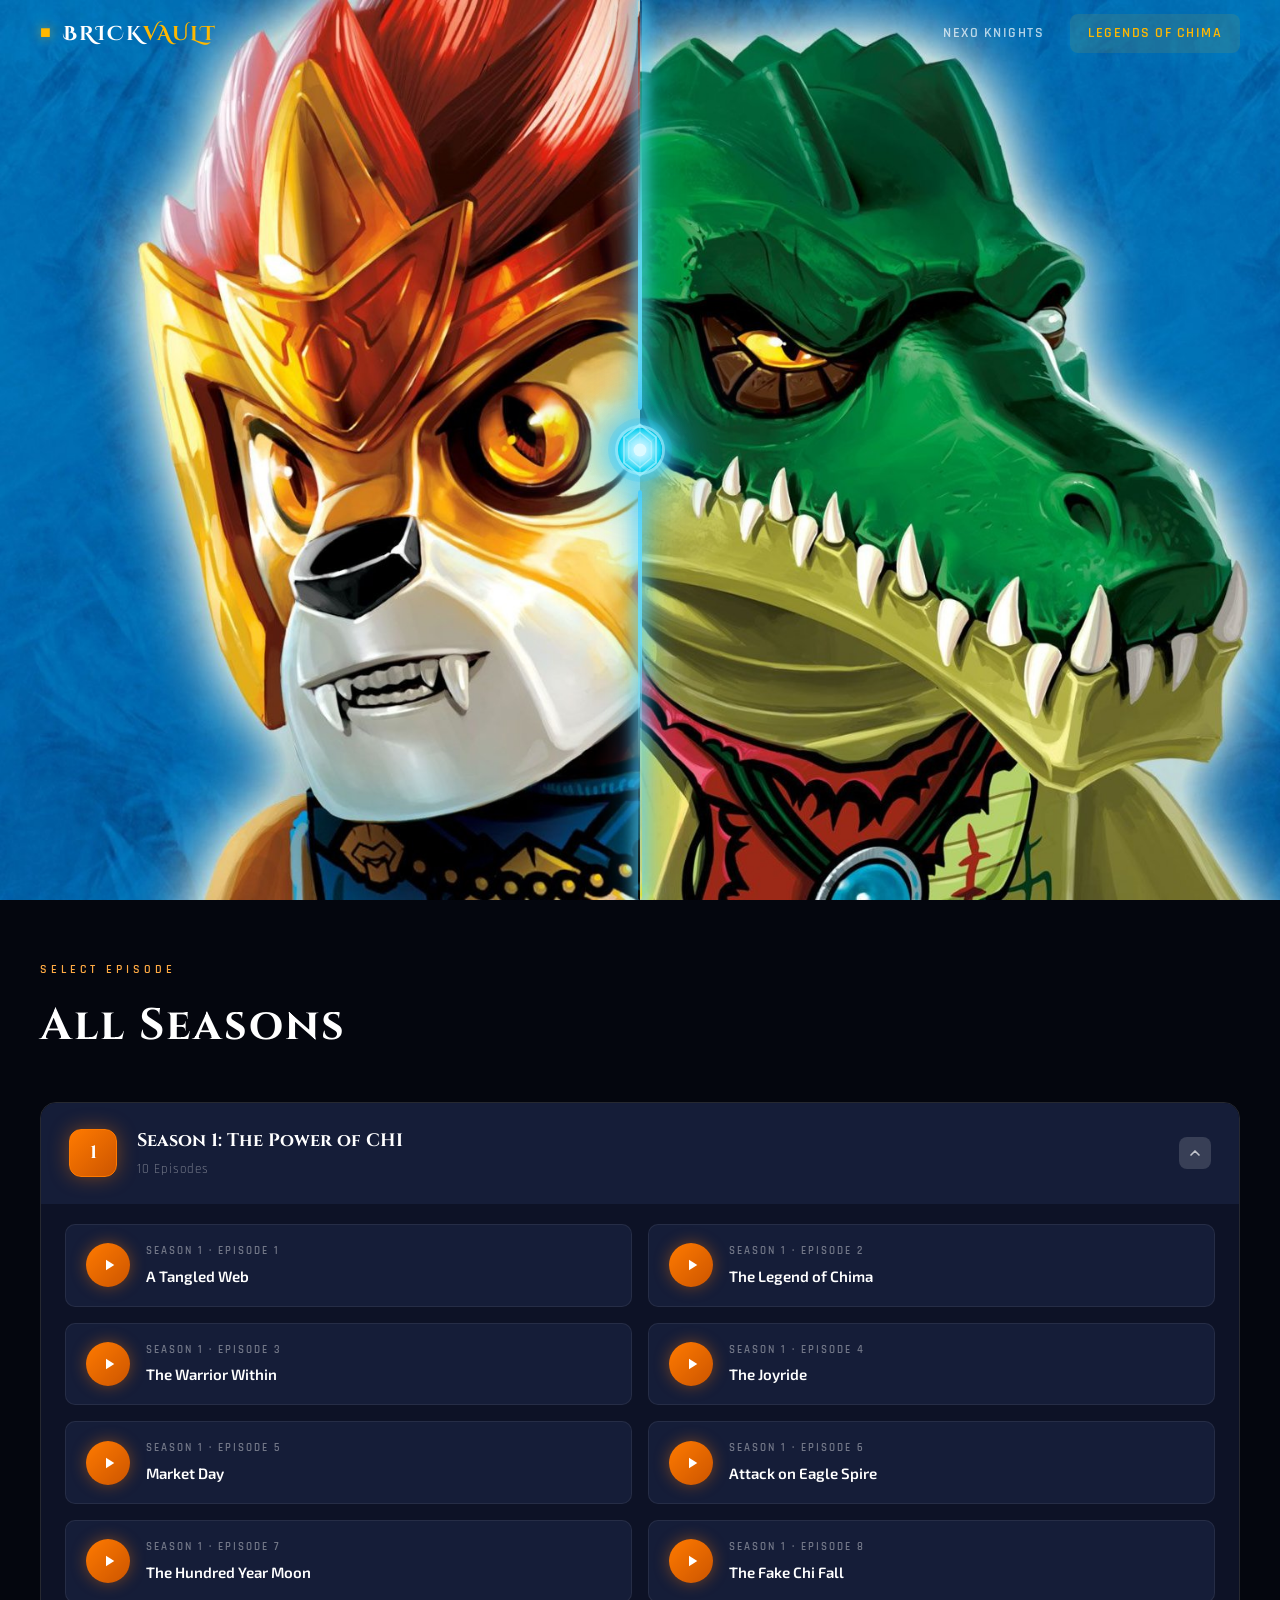
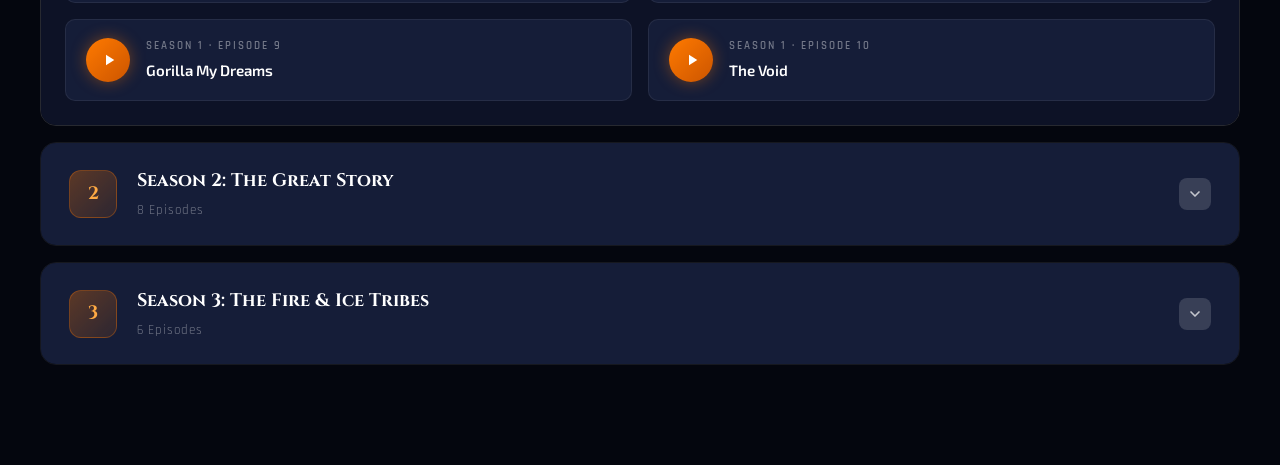
==== chima.html @ e8b8355c "Add files via upload" ====
<!DOCTYPE html>
<html lang="en">
<head>
  <meta charset="UTF-8" />
  <meta name="viewport" content="width=device-width, initial-scale=1.0" />
  <title>Legends of Chima — BrickForge</title>
  <link rel="stylesheet" href="styles/global.css" />
  <link rel="preconnect" href="https://fonts.googleapis.com" />
  <link href="https://fonts.googleapis.com/css2?family=Cinzel+Decorative:wght@700;900&family=Cinzel:wght@400;600;700&family=Rajdhani:wght@400;500;600;700&family=Exo+2:wght@300;400;600;700;900&display=swap" rel="stylesheet" />
</head>
<body class="chima-page">

  <!-- NAV -->
  <nav class="nav" id="nav">
    <a href="index.html" class="nav-logo">
      <span class="logo-brick">&#9632;</span>
      <span class="logo-text">BRICK<span class="logo-accent">VAULT</span></span>
    </a>
    <div class="nav-links">
      <a href="nexo.html" class="nav-link">Nexo Knights</a>
      <a href="chima.html" class="nav-link active">Legends of Chima</a>
    </div>
    <div class="nav-hamburger" id="hamburger">
      <span></span><span></span><span></span>
    </div>
  </nav>

  <!-- HERO -->
  <section class="chima-hero-split" id="chimaHero">
    <img class="chs-img" src="[data-uri]" alt="Laval and Cragger"/>
    <div class="chs-divider">
      <div class="chs-line chs-line-top"></div>
      <div class="chs-orb-wrap">
        <div class="chs-orb-outer"></div>
        <div class="chs-orb-mid"></div>
        <div class="chs-orb-inner"></div>
        <svg class="chs-orb-svg" viewBox="0 0 40 40" xmlns="http://www.w3.org/2000/svg">
          <polygon points="20,4 30,12 30,28 20,36 10,28 10,12" fill="none" stroke="rgba(160,240,255,0.75)" stroke-width="1.2"/>
          <polygon points="20,9 27,15 27,25 20,31 13,25 13,15" fill="rgba(100,220,255,0.18)" stroke="rgba(210,248,255,0.55)" stroke-width="0.8"/>
          <line x1="20" y1="4"  x2="20" y2="36" stroke="rgba(180,240,255,0.4)" stroke-width="0.7"/>
          <line x1="10" y1="12" x2="30" y2="28" stroke="rgba(180,240,255,0.3)" stroke-width="0.6"/>
          <line x1="30" y1="12" x2="10" y2="28" stroke="rgba(180,240,255,0.3)" stroke-width="0.6"/>
          <circle cx="20" cy="20" r="4" fill="rgba(220,250,255,0.95)"/>
        </svg>
      </div>
      <div class="chs-line chs-line-bot"></div>
    </div>
  </section>

  <style>
    .chima-hero-split {
      position: relative;
      width: 100%;
      height: 100vh;
      min-height: 480px;
      overflow: hidden;
    }
    .chs-img {
      position: absolute;
      top: 0; left: 0;
      width: 100%; height: 100%;
      object-fit: cover;
      object-position: center center;
      display: block;
    }
    /* CHI orb divider — thick & unmissable */
    .chs-divider {
      position: absolute;
      left: 50%; top: 0;
      transform: translateX(-50%);
      width: 80px; height: 100%;
      display: flex; flex-direction: column; align-items: center;
      z-index: 10; pointer-events: none;
    }
    .chs-line {
      flex: 1; width: 4px; border-radius: 2px;
      box-shadow: 0 0 14px 4px rgba(100,220,255,0.7), 0 0 32px 8px rgba(0,180,255,0.4);
    }
    .chs-line-top { background: linear-gradient(to bottom, transparent 0%, rgba(100,220,255,0.9) 60%, rgba(100,220,255,1) 100%); }
    .chs-line-bot { background: linear-gradient(to top,   transparent 0%, rgba(100,220,255,0.9) 60%, rgba(100,220,255,1) 100%); }
    .chs-orb-wrap {
      position: relative; width: 80px; height: 80px;
      flex-shrink: 0; display: flex; align-items: center; justify-content: center;
    }
    .chs-orb-outer {
      position: absolute; inset: -18px; border-radius: 50%;
      background: radial-gradient(circle, rgba(100,220,255,0.25) 0%, transparent 68%);
      animation: chsPulse 2s ease-in-out infinite;
    }
    .chs-orb-mid {
      position: absolute; inset: 8px; border-radius: 50%;
      background: radial-gradient(circle, rgba(200,248,255,0.4) 0%, rgba(0,180,240,0.25) 55%, transparent 100%);
      animation: chsPulse 2s ease-in-out infinite 0.35s;
    }
    .chs-orb-inner {
      position: absolute; inset: 18px; border-radius: 50%;
      background: radial-gradient(circle, #ffffff 0%, #a0f0ff 35%, #00ccee 70%, #0088bb 100%);
      box-shadow:
        0 0 0 3px rgba(160,240,255,0.6),
        0 0 20px 6px rgba(100,220,255,0.9),
        0 0 50px 16px rgba(0,180,255,0.55),
        0 0 90px 30px rgba(0,140,220,0.3);
      animation: chsOrbPulse 2s ease-in-out infinite;
    }
    .chs-orb-svg {
      position: absolute; width: 64px; height: 64px;
      animation: chsSpin 8s linear infinite;
    }
    @keyframes chsPulse    { 0%,100%{opacity:0.55;transform:scale(1)} 50%{opacity:1;transform:scale(1.14)} }
    @keyframes chsOrbPulse {
      0%,100%{ box-shadow: 0 0 0 3px rgba(160,240,255,0.6), 0 0 20px 6px rgba(100,220,255,0.9), 0 0 50px 16px rgba(0,180,255,0.55), 0 0 90px 30px rgba(0,140,220,0.3); }
      50%    { box-shadow: 0 0 0 4px rgba(200,250,255,0.9), 0 0 32px 10px rgba(160,245,255,1),   0 0 70px 24px rgba(0,210,255,0.7),  0 0 120px 44px rgba(0,170,240,0.4); }
    }
    @keyframes chsSpin     { from{transform:rotate(0deg)} to{transform:rotate(360deg)} }
  </style>

    <!-- CONTENT -->
  <div class="content-area">
    <div class="section-header" style="text-align:left; margin-bottom:40px;">
      <p class="section-eyebrow">Select Episode</p>
      <h2 class="section-title">All Seasons</h2>
    </div>

    <div class="chapters-list" id="seasonsList"></div>
  </div>

  <!-- PLAYER MODAL -->
  <div class="player-modal" id="playerModal">
    <div class="player-inner">
      <div class="player-topbar">
        <span class="player-episode-name" id="playerTitle">Episode</span>
        <button class="player-close" id="playerClose" aria-label="Close">
          <svg width="16" height="16" viewBox="0 0 24 24" fill="none" stroke="currentColor" stroke-width="2.5" stroke-linecap="round"><line x1="18" y1="6" x2="6" y2="18"/><line x1="6" y1="6" x2="18" y2="18"/></svg>
        </button>
      </div>
      <div class="player-frame-wrap">
        <iframe id="playerFrame" allow="autoplay; fullscreen" allowfullscreen></iframe>
      </div>
      <p class="player-notice">If the video doesn't load, make sure the Google Drive file is shared publicly.</p>
    </div>
  </div>

  <script src="scripts/nav.js"></script>
  <script>
    // =============================================
    // LEGENDS OF CHIMA DATA
    // Add your seasons and episodes below.
    // Replace driveId values with your actual
    // Google Drive file IDs.
    // Format: https://drive.google.com/file/d/FILE_ID/view
    // =============================================
    const seasons = [
      {
        number: 1,
        title: "The Power of CHI",
        episodes: [
          { ep: 1, title: "A Tangled Web", driveId: "YOUR_DRIVE_FILE_ID_HERE" },
          { ep: 2, title: "The Legend of Chima", driveId: "YOUR_DRIVE_FILE_ID_HERE" },
          { ep: 3, title: "The Warrior Within", driveId: "YOUR_DRIVE_FILE_ID_HERE" },
          { ep: 4, title: "The Joyride", driveId: "YOUR_DRIVE_FILE_ID_HERE" },
          { ep: 5, title: "Market Day", driveId: "YOUR_DRIVE_FILE_ID_HERE" },
          { ep: 6, title: "Attack on Eagle Spire", driveId: "YOUR_DRIVE_FILE_ID_HERE" },
          { ep: 7, title: "The Hundred Year Moon", driveId: "YOUR_DRIVE_FILE_ID_HERE" },
          { ep: 8, title: "The Fake Chi Fall", driveId: "YOUR_DRIVE_FILE_ID_HERE" },
          { ep: 9, title: "Gorilla My Dreams", driveId: "YOUR_DRIVE_FILE_ID_HERE" },
          { ep: 10, title: "The Void", driveId: "YOUR_DRIVE_FILE_ID_HERE" },
        ]
      },
      {
        number: 2,
        title: "The Great Story",
        episodes: [
          { ep: 1, title: "Into the Outlands", driveId: "YOUR_DRIVE_FILE_ID_HERE" },
          { ep: 2, title: "A Tangled Web", driveId: "YOUR_DRIVE_FILE_ID_HERE" },
          { ep: 3, title: "The CHI Jackers", driveId: "YOUR_DRIVE_FILE_ID_HERE" },
          { ep: 4, title: "Tribes of Chima", driveId: "YOUR_DRIVE_FILE_ID_HERE" },
          { ep: 5, title: "Laval in Exile", driveId: "YOUR_DRIVE_FILE_ID_HERE" },
          { ep: 6, title: "The Black Cloud", driveId: "YOUR_DRIVE_FILE_ID_HERE" },
          { ep: 7, title: "Balancing Act", driveId: "YOUR_DRIVE_FILE_ID_HERE" },
          { ep: 8, title: "The Crescent", driveId: "YOUR_DRIVE_FILE_ID_HERE" },
        ]
      },
      {
        number: 3,
        title: "The Fire & Ice Tribes",
        episodes: [
          { ep: 1, title: "Fire Dreaming", driveId: "YOUR_DRIVE_FILE_ID_HERE" },
          { ep: 2, title: "The Legend of the Fire Chi", driveId: "YOUR_DRIVE_FILE_ID_HERE" },
          { ep: 3, title: "The Phoenix Has Landed", driveId: "YOUR_DRIVE_FILE_ID_HERE" },
          { ep: 4, title: "A Spark of Hope", driveId: "YOUR_DRIVE_FILE_ID_HERE" },
          { ep: 5, title: "Wings of Fire", driveId: "YOUR_DRIVE_FILE_ID_HERE" },
          { ep: 6, title: "The Heart of Cavora", driveId: "YOUR_DRIVE_FILE_ID_HERE" },
        ]
      }
    ];

    // =============================================
    // BUILD UI
    // =============================================
    const list = document.getElementById('seasonsList');

    seasons.forEach((season, idx) => {
      const block = document.createElement('div');
      block.className = 'chapter-block' + (idx === 0 ? ' open' : '');
      block.innerHTML = `
        <div class="chapter-header">
          <div class="chapter-header-left">
            <div class="chapter-number-badge">${season.number}</div>
            <div class="chapter-info">
              <h3>Season ${season.number}: ${season.title}</h3>
              <p>${season.episodes.length} Episodes</p>
            </div>
          </div>
          <div class="chapter-chevron">
            <svg width="16" height="16" viewBox="0 0 24 24" fill="none" stroke="currentColor" stroke-width="2.5" stroke-linecap="round" stroke-linejoin="round"><polyline points="6 9 12 15 18 9"/></svg>
          </div>
        </div>
        <div class="chapter-episodes">
          ${season.episodes.map(ep => `
            <div class="episode-card" data-id="${ep.driveId}" data-title="S${season.number} E${ep.ep}: ${ep.title}">
              <div class="episode-play-btn">
                <svg viewBox="0 0 24 24"><path d="M8 5v14l11-7z"/></svg>
              </div>
              <div class="episode-info">
                <div class="episode-label">Season ${season.number} · Episode ${ep.ep}</div>
                <div class="episode-title">${ep.title}</div>
              </div>
            </div>
          `).join('')}
        </div>
      `;
      list.appendChild(block);
    });

    // =============================================
    // ACCORDION
    // =============================================
    document.querySelectorAll('.chapter-header').forEach(header => {
      header.addEventListener('click', () => {
        const block = header.closest('.chapter-block');
        const isOpen = block.classList.contains('open');
        document.querySelectorAll('.chapter-block').forEach(b => b.classList.remove('open'));
        if (!isOpen) block.classList.add('open');
      });
    });

    // =============================================
    // PLAYER
    // =============================================
    const modal = document.getElementById('playerModal');
    const frame = document.getElementById('playerFrame');
    const titleEl = document.getElementById('playerTitle');
    const closeBtn = document.getElementById('playerClose');

    function openPlayer(driveId, title) {
      const embedUrl = `https://drive.google.com/file/d/${driveId}/preview`;
      frame.src = embedUrl;
      titleEl.textContent = title;
      modal.classList.add('open');
      document.body.style.overflow = 'hidden';
    }

    function closePlayer() {
      modal.classList.remove('open');
      frame.src = '';
      document.body.style.overflow = '';
    }

    document.querySelectorAll('.episode-card').forEach(card => {
      card.addEventListener('click', () => {
        const id = card.dataset.id;
        const title = card.dataset.title;
        if (id === 'YOUR_DRIVE_FILE_ID_HERE') {
          alert('Video not linked yet. Replace YOUR_DRIVE_FILE_ID_HERE in chima.html with your Google Drive file ID.');
          return;
        }
        openPlayer(id, title);
      });
    });

    closeBtn.addEventListener('click', closePlayer);
    modal.addEventListener('click', (e) => { if (e.target === modal) closePlayer(); });
    document.addEventListener('keydown', (e) => { if (e.key === 'Escape') closePlayer(); });
  </script>

  

  

</body>
</html>
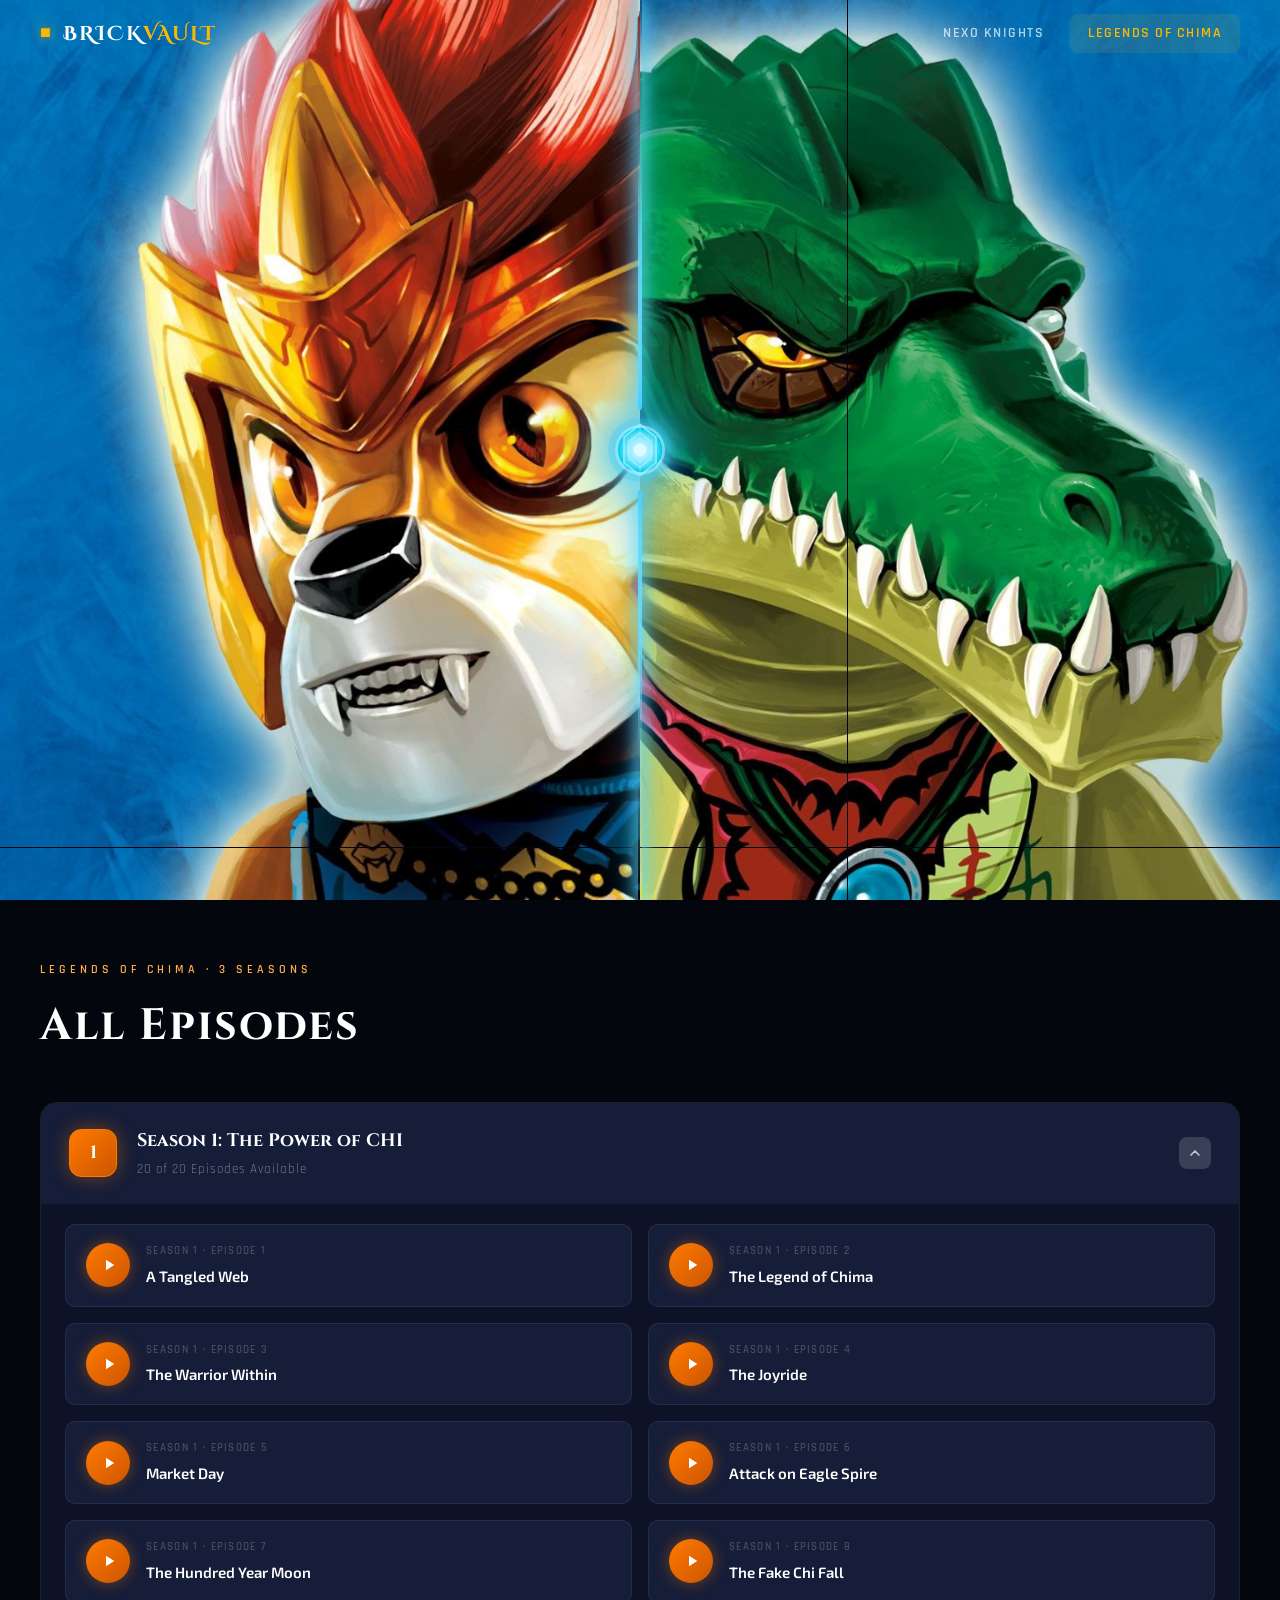
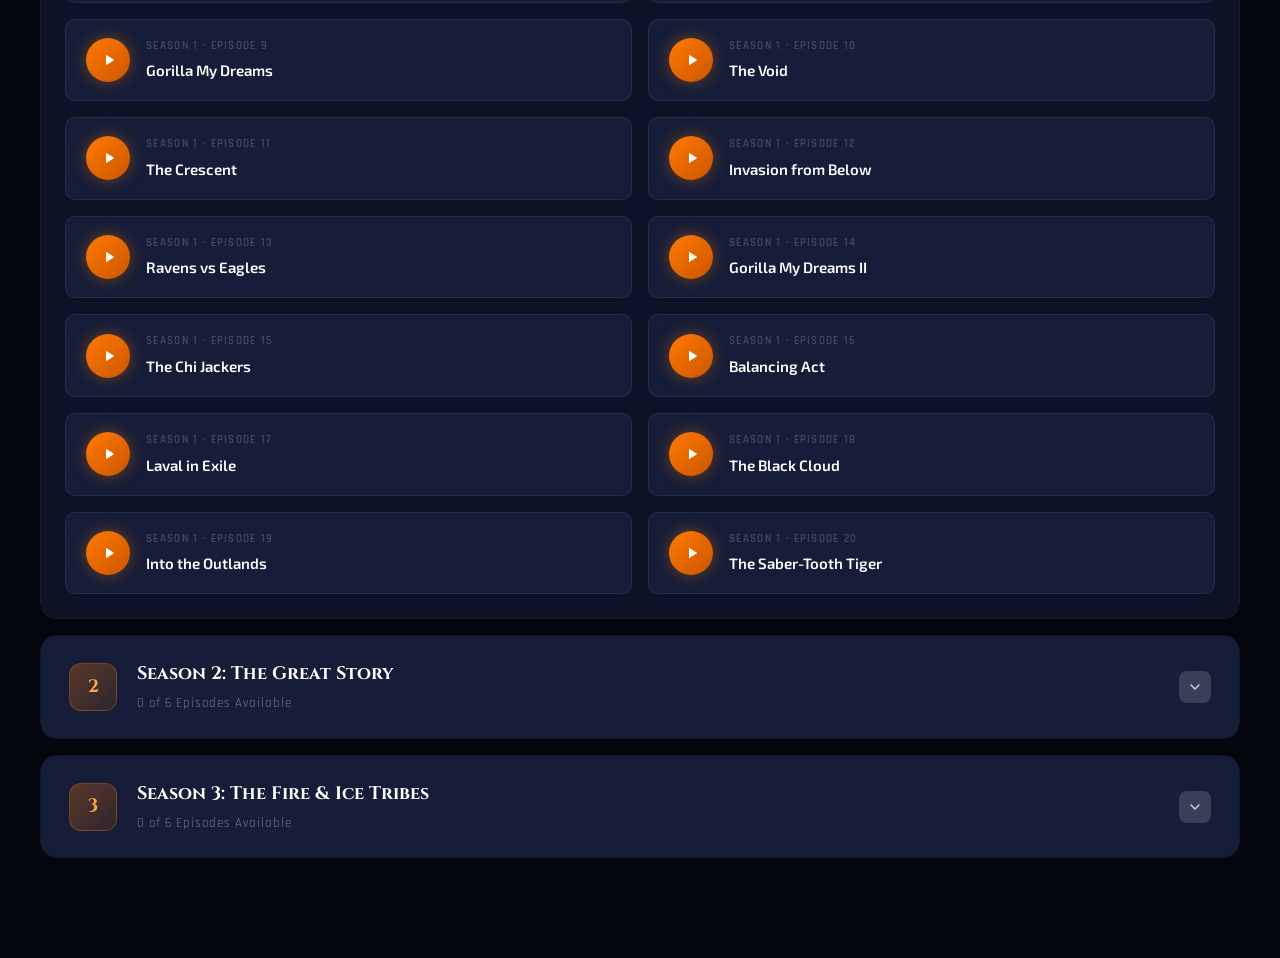
==== commit a95c3891: "Add files via upload" ====
--- a/chima.html
+++ b/chima.html
@@ -117,8 +117,8 @@
     <!-- CONTENT -->
   <div class="content-area">
     <div class="section-header" style="text-align:left; margin-bottom:40px;">
-      <p class="section-eyebrow">Select Episode</p>
-      <h2 class="section-title">All Seasons</h2>
+      <p class="section-eyebrow">Legends of Chima · 3 Seasons</p>
+      <h2 class="section-title">All Episodes</h2>
     </div>
 
     <div class="chapters-list" id="seasonsList"></div>
@@ -142,81 +142,75 @@
 
   <script src="scripts/nav.js"></script>
   <script>
-    // =============================================
-    // LEGENDS OF CHIMA DATA
-    // Add your seasons and episodes below.
-    // Replace driveId values with your actual
-    // Google Drive file IDs.
-    // Format: https://drive.google.com/file/d/FILE_ID/view
-    // =============================================
+    const COMING_SOON_FOLDER = "https://drive.google.com/drive/folders/1KjkepF74yL11zLR1XCc-2WvOJMWMpXJX";
+
     const seasons = [
       {
         number: 1,
         title: "The Power of CHI",
         episodes: [
-          { ep: 1, title: "A Tangled Web", driveId: "YOUR_DRIVE_FILE_ID_HERE" },
-          { ep: 2, title: "The Legend of Chima", driveId: "YOUR_DRIVE_FILE_ID_HERE" },
-          { ep: 3, title: "The Warrior Within", driveId: "YOUR_DRIVE_FILE_ID_HERE" },
-          { ep: 4, title: "The Joyride", driveId: "YOUR_DRIVE_FILE_ID_HERE" },
-          { ep: 5, title: "Market Day", driveId: "YOUR_DRIVE_FILE_ID_HERE" },
-          { ep: 6, title: "Attack on Eagle Spire", driveId: "YOUR_DRIVE_FILE_ID_HERE" },
-          { ep: 7, title: "The Hundred Year Moon", driveId: "YOUR_DRIVE_FILE_ID_HERE" },
-          { ep: 8, title: "The Fake Chi Fall", driveId: "YOUR_DRIVE_FILE_ID_HERE" },
-          { ep: 9, title: "Gorilla My Dreams", driveId: "YOUR_DRIVE_FILE_ID_HERE" },
-          { ep: 10, title: "The Void", driveId: "YOUR_DRIVE_FILE_ID_HERE" },
+          { ep: 1,  title: "A Tangled Web",          driveId: "1MlzeZx-08vZvH1HXDoZes0y9BCO8DhIJ" },
+          { ep: 2,  title: "The Legend of Chima",     driveId: "1dYM-ir0iKvCHRhRoGD82LcdgsbA0UWF3" },
+          { ep: 3,  title: "The Warrior Within",      driveId: "13yq0ULyCD_TyLN_XXSRER-3dDrOulE5C" },
+          { ep: 4,  title: "The Joyride",             driveId: "1UOD4OiGuSIm0WuuZ6SDeLyHhRMQ4dWaS" },
+          { ep: 5,  title: "Market Day",              driveId: "1szaQmmCO9HIfRc2hYWY0tomEcyyXfdyQ" },
+          { ep: 6,  title: "Attack on Eagle Spire",   driveId: "1ivHY3LZ3-jlEDTUNl28_gkAac7VzIEXB" },
+          { ep: 7,  title: "The Hundred Year Moon",   driveId: "1Bg9Z_3ZKRKvw4Bhc-yYQH6O-DWiBXcis" },
+          { ep: 8,  title: "The Fake Chi Fall",       driveId: "11KazQEt9VoR9kSS1ZxSfMlp6KIyrfcn2" },
+          { ep: 9,  title: "Gorilla My Dreams",       driveId: "1i8jhBFf7QJMOwfyc0Ecv88YeXvMTc0kh" },
+          { ep: 10, title: "The Void",                driveId: "1ACtdivs8CQEIIl-ELFpD54-kIdrLlWaj" },
+          { ep: 11, title: "The Crescent",            driveId: "1l1Wcnkeg0jE4uIvvxStcCyngAsHs7oiI" },
+          { ep: 12, title: "Invasion from Below",     driveId: "1IWMo0_62RT8rStIwMLXhwnouZSWYTPMa" },
+          { ep: 13, title: "Ravens vs Eagles",        driveId: "1riokEU9DJfqsz9Hvy0ZpSGQ6tABeIat1" },
+          { ep: 14, title: "Gorilla My Dreams II",    driveId: "1vnVTXuNDRsb70yZxYwj_JzKpeFMHm3dO" },
+          { ep: 15, title: "The Chi Jackers",         driveId: "1vhHOq9WEolB-Ly6fWXXr4P5KAv68hic8" },
+          { ep: 16, title: "Balancing Act",           driveId: "1jnIiSat_4-7qYbzYS8Z9HC0CPc49_ej9" },
+          { ep: 17, title: "Laval in Exile",          driveId: "1cY2UT0DP3F0qUUqYJWwYVv_ZejGb3UF9" },
+          { ep: 18, title: "The Black Cloud",         driveId: "1laGA1IwaGux9SWAr4npoSApw00i9HvHY" },
+          { ep: 19, title: "Into the Outlands",       driveId: "1-IHPKUHnnXCHc7sJSSsgwF03LXuvEirJ" },
+          { ep: 20, title: "The Saber-Tooth Tiger",   driveId: "1r79m4h-mOdsxtoeUvI8-nahUImuW_W0S" },
         ]
       },
       {
         number: 2,
         title: "The Great Story",
         episodes: [
-          { ep: 1, title: "Into the Outlands", driveId: "YOUR_DRIVE_FILE_ID_HERE" },
-          { ep: 2, title: "A Tangled Web", driveId: "YOUR_DRIVE_FILE_ID_HERE" },
-          { ep: 3, title: "The CHI Jackers", driveId: "YOUR_DRIVE_FILE_ID_HERE" },
-          { ep: 4, title: "Tribes of Chima", driveId: "YOUR_DRIVE_FILE_ID_HERE" },
-          { ep: 5, title: "Laval in Exile", driveId: "YOUR_DRIVE_FILE_ID_HERE" },
-          { ep: 6, title: "The Black Cloud", driveId: "YOUR_DRIVE_FILE_ID_HERE" },
-          { ep: 7, title: "Balancing Act", driveId: "YOUR_DRIVE_FILE_ID_HERE" },
-          { ep: 8, title: "The Crescent", driveId: "YOUR_DRIVE_FILE_ID_HERE" },
+          { ep: 1, title: "Fire Dreaming",              driveId: null },
+          { ep: 2, title: "The Legend of the Fire Chi", driveId: null },
+          { ep: 3, title: "The Phoenix Has Landed",     driveId: null },
+          { ep: 4, title: "A Spark of Hope",            driveId: null },
+          { ep: 5, title: "Wings of Fire",              driveId: null },
+          { ep: 6, title: "The Heart of Cavora",        driveId: null },
         ]
       },
       {
         number: 3,
         title: "The Fire & Ice Tribes",
         episodes: [
-          { ep: 1, title: "Fire Dreaming", driveId: "YOUR_DRIVE_FILE_ID_HERE" },
-          { ep: 2, title: "The Legend of the Fire Chi", driveId: "YOUR_DRIVE_FILE_ID_HERE" },
-          { ep: 3, title: "The Phoenix Has Landed", driveId: "YOUR_DRIVE_FILE_ID_HERE" },
-          { ep: 4, title: "A Spark of Hope", driveId: "YOUR_DRIVE_FILE_ID_HERE" },
-          { ep: 5, title: "Wings of Fire", driveId: "YOUR_DRIVE_FILE_ID_HERE" },
-          { ep: 6, title: "The Heart of Cavora", driveId: "YOUR_DRIVE_FILE_ID_HERE" },
+          { ep: 1, title: "The Call of Cavora",         driveId: null },
+          { ep: 2, title: "Trial by Fire",              driveId: null },
+          { ep: 3, title: "A Spark of Hope",            driveId: null },
+          { ep: 4, title: "Wings of Fire",              driveId: null },
+          { ep: 5, title: "The Heart of Cavora",        driveId: null },
+          { ep: 6, title: "The Ultimate Challenge",     driveId: null },
         ]
       }
     ];
 
-    // =============================================
-    // BUILD UI
-    // =============================================
+    // ── BUILD UI ──
     const list = document.getElementById('seasonsList');
 
     seasons.forEach((season, idx) => {
+      const available = season.episodes.filter(e => e.driveId).length;
+      const total     = season.episodes.length;
+      const allMissing = available === 0;
+
       const block = document.createElement('div');
       block.className = 'chapter-block' + (idx === 0 ? ' open' : '');
-      block.innerHTML = `
-        <div class="chapter-header">
-          <div class="chapter-header-left">
-            <div class="chapter-number-badge">${season.number}</div>
-            <div class="chapter-info">
-              <h3>Season ${season.number}: ${season.title}</h3>
-              <p>${season.episodes.length} Episodes</p>
-            </div>
-          </div>
-          <div class="chapter-chevron">
-            <svg width="16" height="16" viewBox="0 0 24 24" fill="none" stroke="currentColor" stroke-width="2.5" stroke-linecap="round" stroke-linejoin="round"><polyline points="6 9 12 15 18 9"/></svg>
-          </div>
-        </div>
-        <div class="chapter-episodes">
-          ${season.episodes.map(ep => `
+
+      const episodeCards = season.episodes.map(ep => {
+        if (ep.driveId) {
+          return `
             <div class="episode-card" data-id="${ep.driveId}" data-title="S${season.number} E${ep.ep}: ${ep.title}">
               <div class="episode-play-btn">
                 <svg viewBox="0 0 24 24"><path d="M8 5v14l11-7z"/></svg>
@@ -225,16 +219,60 @@
                 <div class="episode-label">Season ${season.number} · Episode ${ep.ep}</div>
                 <div class="episode-title">${ep.title}</div>
               </div>
+            </div>`;
+        } else {
+          return `
+            <div class="episode-card episode-card--soon">
+              <div class="episode-play-btn episode-play-btn--soon">
+                <svg viewBox="0 0 24 24" fill="none" stroke="currentColor" stroke-width="2"><circle cx="12" cy="12" r="10"/><line x1="12" y1="8" x2="12" y2="12"/><line x1="12" y1="16" x2="12.01" y2="16"/></svg>
+              </div>
+              <div class="episode-info">
+                <div class="episode-label">Season ${season.number} · Episode ${ep.ep}</div>
+                <div class="episode-title">${ep.title}</div>
+                <div class="episode-coming-soon">Coming soon</div>
+              </div>
+            </div>`;
+        }
+      }).join('');
+
+      const comingSoonBanner = allMissing ? `
+        <div class="season-coming-banner">
+          <div class="scb-icon">⏳</div>
+          <div class="scb-text">
+            <strong>Episodes coming soon</strong>
+            <span>More episodes are being added regularly. <a href="${COMING_SOON_FOLDER}" target="_blank" rel="noopener">Browse available files on Google Drive</a></span>
+          </div>
+        </div>` : (available < total ? `
+        <div class="season-coming-banner season-coming-banner--partial">
+          <div class="scb-icon">📺</div>
+          <div class="scb-text">
+            <strong>${total - available} more episode${total - available !== 1 ? 's' : ''} coming soon</strong>
+            <span>Additional episodes are being added. <a href="${COMING_SOON_FOLDER}" target="_blank" rel="noopener">Browse available files on Google Drive</a></span>
+          </div>
+        </div>` : '');
+
+      block.innerHTML = `
+        <div class="chapter-header">
+          <div class="chapter-header-left">
+            <div class="chapter-number-badge">${season.number}</div>
+            <div class="chapter-info">
+              <h3>Season ${season.number}: ${season.title}</h3>
+              <p>${available} of ${total} Episodes Available</p>
             </div>
-          `).join('')}
+          </div>
+          <div class="chapter-chevron">
+            <svg width="16" height="16" viewBox="0 0 24 24" fill="none" stroke="currentColor" stroke-width="2.5" stroke-linecap="round" stroke-linejoin="round"><polyline points="6 9 12 15 18 9"/></svg>
+          </div>
+        </div>
+        <div class="chapter-episodes">
+          ${episodeCards}
+          ${comingSoonBanner}
         </div>
       `;
       list.appendChild(block);
     });
 
-    // =============================================
-    // ACCORDION
-    // =============================================
+    // ── ACCORDION ──
     document.querySelectorAll('.chapter-header').forEach(header => {
       header.addEventListener('click', () => {
         const block = header.closest('.chapter-block');
@@ -244,44 +282,93 @@
       });
     });
 
-    // =============================================
-    // PLAYER
-    // =============================================
-    const modal = document.getElementById('playerModal');
-    const frame = document.getElementById('playerFrame');
-    const titleEl = document.getElementById('playerTitle');
+    // ── PLAYER ──
+    const modal    = document.getElementById('playerModal');
+    const frame    = document.getElementById('playerFrame');
+    const titleEl  = document.getElementById('playerTitle');
     const closeBtn = document.getElementById('playerClose');
 
     function openPlayer(driveId, title) {
-      const embedUrl = `https://drive.google.com/file/d/${driveId}/preview`;
-      frame.src = embedUrl;
+      frame.src = `https://drive.google.com/file/d/${driveId}/preview`;
       titleEl.textContent = title;
       modal.classList.add('open');
       document.body.style.overflow = 'hidden';
     }
-
     function closePlayer() {
       modal.classList.remove('open');
       frame.src = '';
       document.body.style.overflow = '';
     }
 
-    document.querySelectorAll('.episode-card').forEach(card => {
-      card.addEventListener('click', () => {
-        const id = card.dataset.id;
-        const title = card.dataset.title;
-        if (id === 'YOUR_DRIVE_FILE_ID_HERE') {
-          alert('Video not linked yet. Replace YOUR_DRIVE_FILE_ID_HERE in chima.html with your Google Drive file ID.');
-          return;
-        }
-        openPlayer(id, title);
-      });
+    document.addEventListener('click', e => {
+      const card = e.target.closest('.episode-card');
+      if (!card || card.classList.contains('episode-card--soon')) return;
+      openPlayer(card.dataset.id, card.dataset.title);
     });
 
     closeBtn.addEventListener('click', closePlayer);
-    modal.addEventListener('click', (e) => { if (e.target === modal) closePlayer(); });
-    document.addEventListener('keydown', (e) => { if (e.key === 'Escape') closePlayer(); });
+    modal.addEventListener('click', e => { if (e.target === modal) closePlayer(); });
+    document.addEventListener('keydown', e => { if (e.key === 'Escape') closePlayer(); });
   </script>
+
+  <style>
+    /* ── Coming soon episode cards ── */
+    .episode-card--soon {
+      opacity: 0.45;
+      cursor: default;
+      pointer-events: none;
+    }
+    .episode-play-btn--soon {
+      background: rgba(255,255,255,0.06) !important;
+      box-shadow: none !important;
+    }
+    .episode-coming-soon {
+      font-size: 10px;
+      letter-spacing: 0.2em;
+      text-transform: uppercase;
+      color: var(--chima-amber-bright, #FF9800);
+      margin-top: 4px;
+      font-family: 'Rajdhani', sans-serif;
+      font-weight: 600;
+    }
+
+    /* ── Coming soon season banner ── */
+    .season-coming-banner {
+      display: flex;
+      align-items: flex-start;
+      gap: 14px;
+      margin: 16px 0 8px;
+      padding: 16px 20px;
+      background: rgba(255,152,0,0.07);
+      border: 1px solid rgba(255,152,0,0.2);
+      border-radius: 10px;
+    }
+    .season-coming-banner--partial {
+      background: rgba(100,200,255,0.06);
+      border-color: rgba(100,200,255,0.18);
+    }
+    .scb-icon { font-size: 22px; flex-shrink: 0; margin-top: 1px; }
+    .scb-text { display: flex; flex-direction: column; gap: 4px; }
+    .scb-text strong {
+      font-family: 'Cinzel', serif;
+      font-size: 13px;
+      font-weight: 700;
+      color: rgba(255,255,255,0.9);
+      letter-spacing: 0.04em;
+    }
+    .scb-text span {
+      font-family: 'Rajdhani', sans-serif;
+      font-size: 13px;
+      color: rgba(255,255,255,0.5);
+    }
+    .scb-text a {
+      color: var(--chima-amber-bright, #FF9800);
+      text-decoration: none;
+      border-bottom: 1px solid rgba(255,152,0,0.3);
+      transition: border-color 0.2s;
+    }
+    .scb-text a:hover { border-color: rgba(255,152,0,0.8); }
+  </style>
 
   
 
--- a/styles/global.css
+++ b/styles/global.css
@@ -1047,3 +1047,100 @@
 @media (max-width: 600px) {
   .music-grid { grid-template-columns: 1fr; }
 }
+
+/* ═══════════════════════════════════════
+   IMPROVEMENTS — added for v2
+═══════════════════════════════════════ */
+
+/* Smoother scrolling */
+html { scroll-behavior: smooth; }
+
+/* Better episode card hover */
+.episode-card {
+  transition: background 0.2s ease, border-color 0.2s ease, transform 0.15s ease;
+}
+.episode-card:hover {
+  transform: translateX(4px);
+}
+
+/* Episode number styling */
+.episode-label {
+  font-size: 11px;
+  letter-spacing: 0.12em;
+  text-transform: uppercase;
+  opacity: 0.5;
+  margin-bottom: 3px;
+}
+
+/* Chapter block subtle entrance animation */
+.chapter-block {
+  animation: blockFadeIn 0.4s ease both;
+}
+@keyframes blockFadeIn {
+  from { opacity: 0; transform: translateY(8px); }
+  to   { opacity: 1; transform: translateY(0); }
+}
+
+/* Better open chapter highlight */
+.chapter-block.open {
+  border-color: rgba(255,255,255,0.1);
+}
+
+/* Player modal backdrop blur */
+.player-modal {
+  backdrop-filter: blur(8px);
+  -webkit-backdrop-filter: blur(8px);
+}
+
+/* Improved player inner */
+.player-inner {
+  box-shadow: 0 32px 80px rgba(0,0,0,0.8), 0 0 0 1px rgba(255,255,255,0.06);
+}
+
+/* Nav scroll shadow */
+.nav.scrolled {
+  box-shadow: 0 4px 32px rgba(0,0,0,0.5);
+  background: rgba(10,10,10,0.98);
+}
+
+/* Better section header spacing */
+.section-header { animation: blockFadeIn 0.5s ease 0.1s both; }
+
+/* Show card hover lift */
+.show-card {
+  transition: transform 0.3s cubic-bezier(0.34,1.56,0.64,1), box-shadow 0.3s ease;
+}
+.show-card:hover {
+  transform: translateY(-6px) scale(1.01);
+  box-shadow: 0 24px 60px rgba(0,0,0,0.5);
+}
+
+/* Hero orbs breathing */
+.hero-orb {
+  animation: orbBreathe 6s ease-in-out infinite;
+}
+.hero-orb-2 { animation-delay: -2s; }
+.hero-orb-3 { animation-delay: -4s; }
+@keyframes orbBreathe {
+  0%,100% { opacity: 0.6; transform: scale(1); }
+  50%      { opacity: 1;   transform: scale(1.08); }
+}
+
+/* Chima hero split: smooth image reveal on load */
+.chima-hero-split .chs-img {
+  animation: imgReveal 1s ease 0.1s both;
+}
+@keyframes imgReveal {
+  from { opacity: 0; transform: scale(1.03); }
+  to   { opacity: 1; transform: scale(1); }
+}
+
+/* Footer improvement */
+.footer {
+  border-top: 1px solid rgba(255,255,255,0.06);
+}
+
+/* Nexo music cards hover */
+.music-card:hover .music-title {
+  color: var(--nexo-blue-bright);
+}
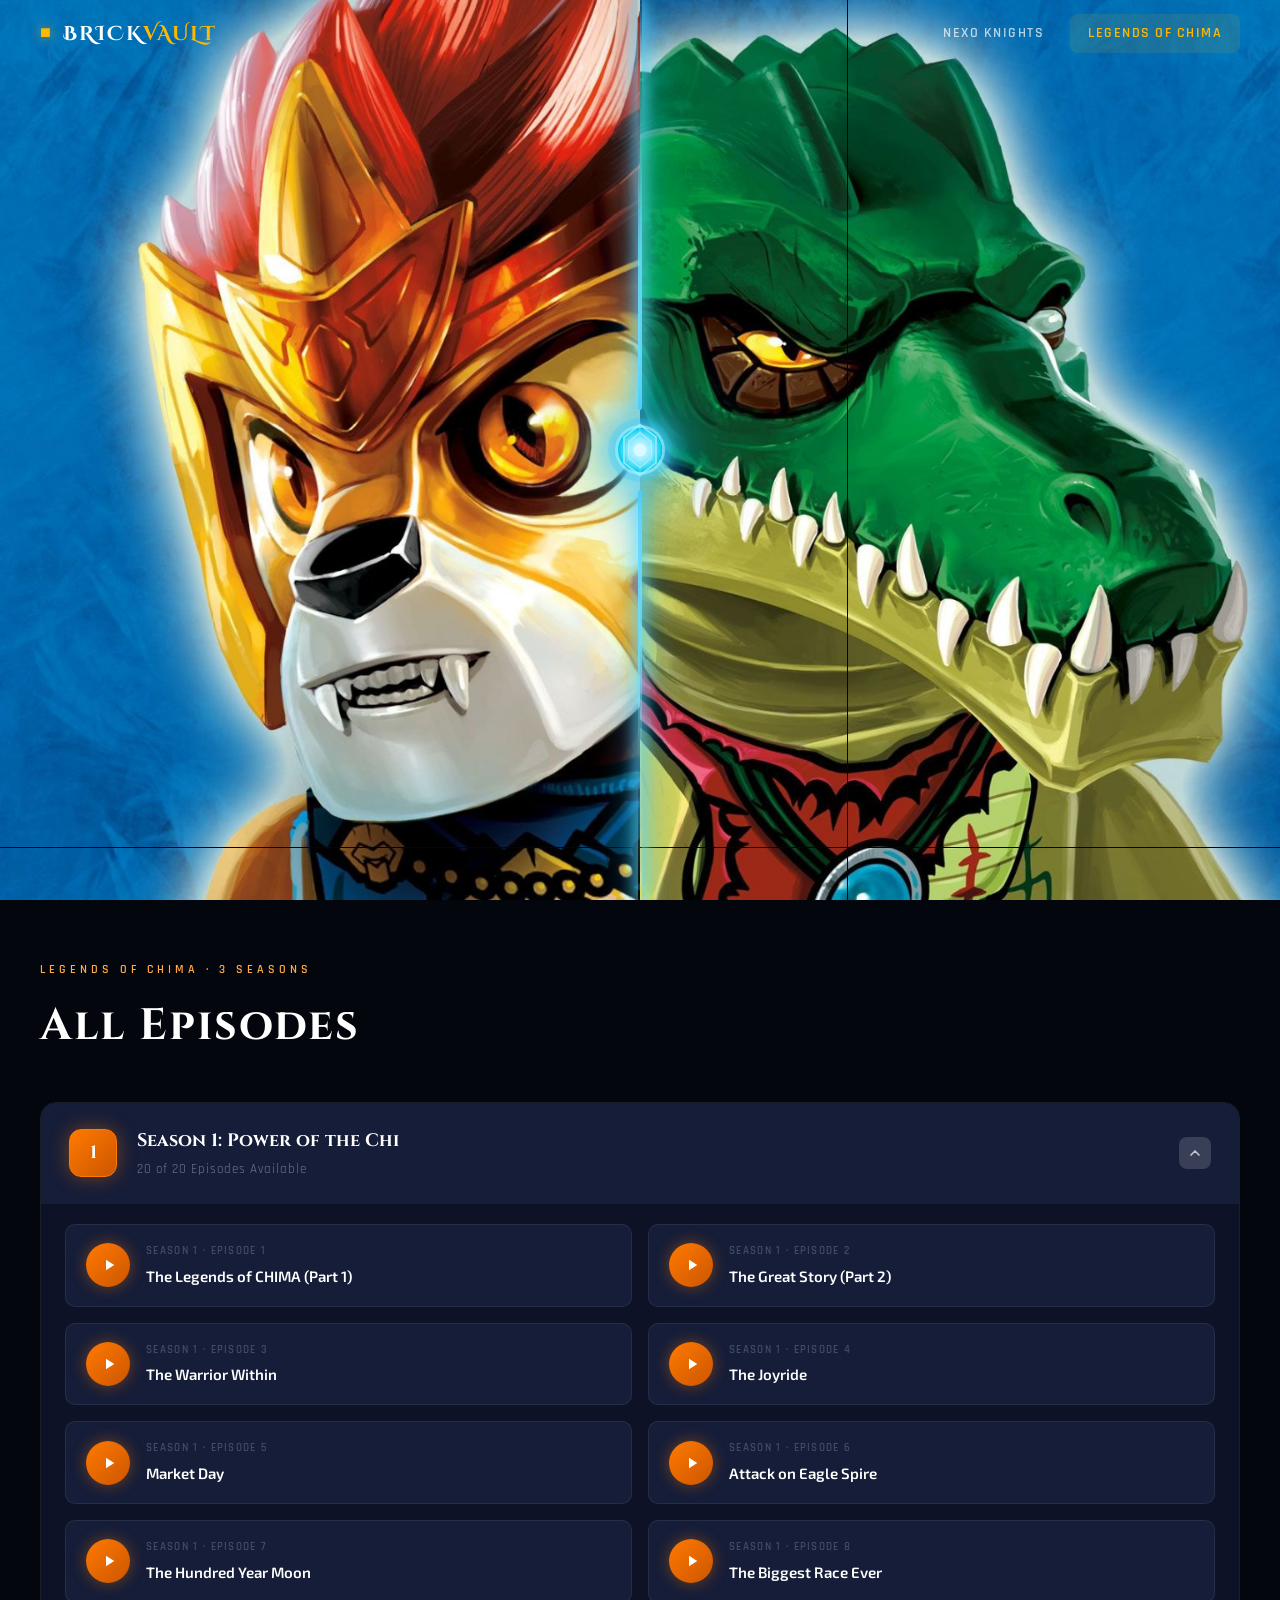
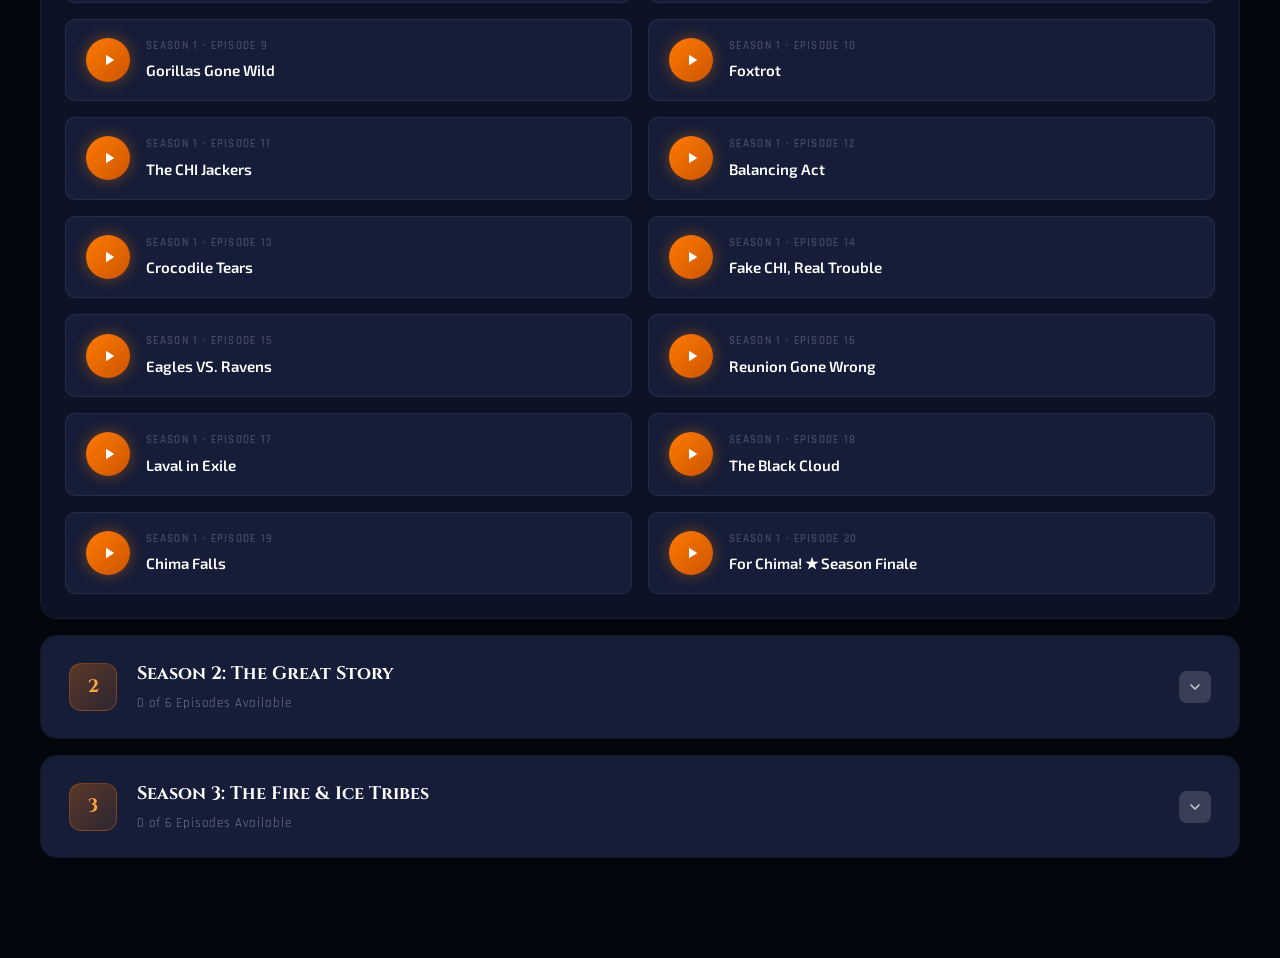
==== commit 79c2819f: "Add files via upload" ====
--- a/chima.html
+++ b/chima.html
@@ -147,28 +147,28 @@
     const seasons = [
       {
         number: 1,
-        title: "The Power of CHI",
+        title: "Power of the Chi",
         episodes: [
-          { ep: 1,  title: "A Tangled Web",          driveId: "1MlzeZx-08vZvH1HXDoZes0y9BCO8DhIJ" },
-          { ep: 2,  title: "The Legend of Chima",     driveId: "1dYM-ir0iKvCHRhRoGD82LcdgsbA0UWF3" },
-          { ep: 3,  title: "The Warrior Within",      driveId: "13yq0ULyCD_TyLN_XXSRER-3dDrOulE5C" },
-          { ep: 4,  title: "The Joyride",             driveId: "1UOD4OiGuSIm0WuuZ6SDeLyHhRMQ4dWaS" },
-          { ep: 5,  title: "Market Day",              driveId: "1szaQmmCO9HIfRc2hYWY0tomEcyyXfdyQ" },
-          { ep: 6,  title: "Attack on Eagle Spire",   driveId: "1ivHY3LZ3-jlEDTUNl28_gkAac7VzIEXB" },
-          { ep: 7,  title: "The Hundred Year Moon",   driveId: "1Bg9Z_3ZKRKvw4Bhc-yYQH6O-DWiBXcis" },
-          { ep: 8,  title: "The Fake Chi Fall",       driveId: "11KazQEt9VoR9kSS1ZxSfMlp6KIyrfcn2" },
-          { ep: 9,  title: "Gorilla My Dreams",       driveId: "1i8jhBFf7QJMOwfyc0Ecv88YeXvMTc0kh" },
-          { ep: 10, title: "The Void",                driveId: "1ACtdivs8CQEIIl-ELFpD54-kIdrLlWaj" },
-          { ep: 11, title: "The Crescent",            driveId: "1l1Wcnkeg0jE4uIvvxStcCyngAsHs7oiI" },
-          { ep: 12, title: "Invasion from Below",     driveId: "1IWMo0_62RT8rStIwMLXhwnouZSWYTPMa" },
-          { ep: 13, title: "Ravens vs Eagles",        driveId: "1riokEU9DJfqsz9Hvy0ZpSGQ6tABeIat1" },
-          { ep: 14, title: "Gorilla My Dreams II",    driveId: "1vnVTXuNDRsb70yZxYwj_JzKpeFMHm3dO" },
-          { ep: 15, title: "The Chi Jackers",         driveId: "1vhHOq9WEolB-Ly6fWXXr4P5KAv68hic8" },
-          { ep: 16, title: "Balancing Act",           driveId: "1jnIiSat_4-7qYbzYS8Z9HC0CPc49_ej9" },
-          { ep: 17, title: "Laval in Exile",          driveId: "1cY2UT0DP3F0qUUqYJWwYVv_ZejGb3UF9" },
-          { ep: 18, title: "The Black Cloud",         driveId: "1laGA1IwaGux9SWAr4npoSApw00i9HvHY" },
-          { ep: 19, title: "Into the Outlands",       driveId: "1-IHPKUHnnXCHc7sJSSsgwF03LXuvEirJ" },
-          { ep: 20, title: "The Saber-Tooth Tiger",   driveId: "1r79m4h-mOdsxtoeUvI8-nahUImuW_W0S" },
+          { ep: 1,  title: "The Legends of CHIMA (Part 1)", driveId: "1MlzeZx-08vZvH1HXDoZes0y9BCO8DhIJ" },
+          { ep: 2,  title: "The Great Story (Part 2)",      driveId: "1dYM-ir0iKvCHRhRoGD82LcdgsbA0UWF3" },
+          { ep: 3,  title: "The Warrior Within",            driveId: "13yq0ULyCD_TyLN_XXSRER-3dDrOulE5C" },
+          { ep: 4,  title: "The Joyride",                   driveId: "1UOD4OiGuSIm0WuuZ6SDeLyHhRMQ4dWaS" },
+          { ep: 5,  title: "Market Day",                    driveId: "1szaQmmCO9HIfRc2hYWY0tomEcyyXfdyQ" },
+          { ep: 6,  title: "Attack on Eagle Spire",         driveId: "1ivHY3LZ3-jlEDTUNl28_gkAac7VzIEXB" },
+          { ep: 7,  title: "The Hundred Year Moon",         driveId: "1Bg9Z_3ZKRKvw4Bhc-yYQH6O-DWiBXcis" },
+          { ep: 8,  title: "The Biggest Race Ever",         driveId: "11KazQEt9VoR9kSS1ZxSfMlp6KIyrfcn2" },
+          { ep: 9,  title: "Gorillas Gone Wild",            driveId: "1i8jhBFf7QJMOwfyc0Ecv88YeXvMTc0kh" },
+          { ep: 10, title: "Foxtrot",                       driveId: "1ACtdivs8CQEIIl-ELFpD54-kIdrLlWaj" },
+          { ep: 11, title: "The CHI Jackers",               driveId: "1l1Wcnkeg0jE4uIvvxStcCyngAsHs7oiI" },
+          { ep: 12, title: "Balancing Act",                 driveId: "1IWMo0_62RT8rStIwMLXhwnouZSWYTPMa" },
+          { ep: 13, title: "Crocodile Tears",               driveId: "1riokEU9DJfqsz9Hvy0ZpSGQ6tABeIat1" },
+          { ep: 14, title: "Fake CHI, Real Trouble",        driveId: "1vnVTXuNDRsb70yZxYwj_JzKpeFMHm3dO" },
+          { ep: 15, title: "Eagles VS. Ravens",             driveId: "1vhHOq9WEolB-Ly6fWXXr4P5KAv68hic8" },
+          { ep: 16, title: "Reunion Gone Wrong",            driveId: "1jnIiSat_4-7qYbzYS8Z9HC0CPc49_ej9" },
+          { ep: 17, title: "Laval in Exile",                driveId: "1cY2UT0DP3F0qUUqYJWwYVv_ZejGb3UF9" },
+          { ep: 18, title: "The Black Cloud",               driveId: "1laGA1IwaGux9SWAr4npoSApw00i9HvHY" },
+          { ep: 19, title: "Chima Falls",                   driveId: "1-IHPKUHnnXCHc7sJSSsgwF03LXuvEirJ" },
+          { ep: 20, title: "For Chima! ★ Season Finale", driveId: "1r79m4h-mOdsxtoeUvI8-nahUImuW_W0S" },
         ]
       },
       {
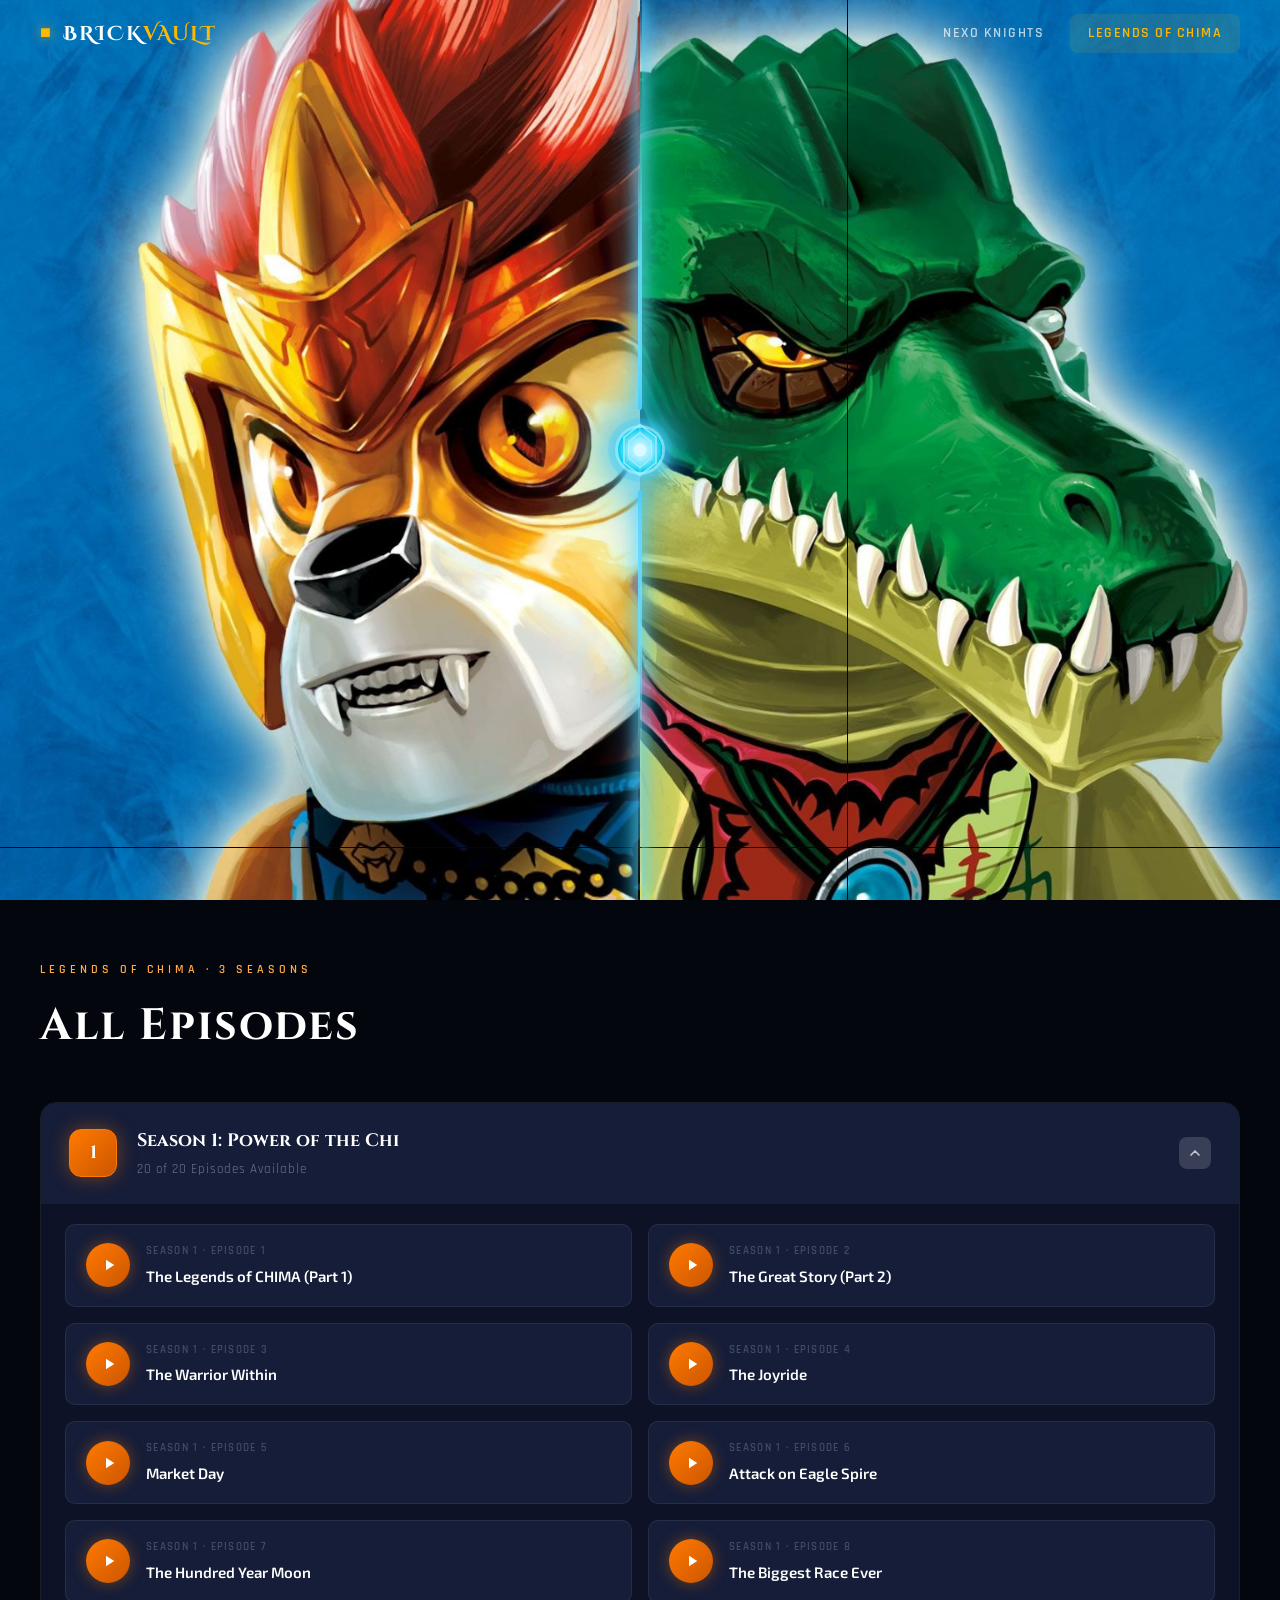
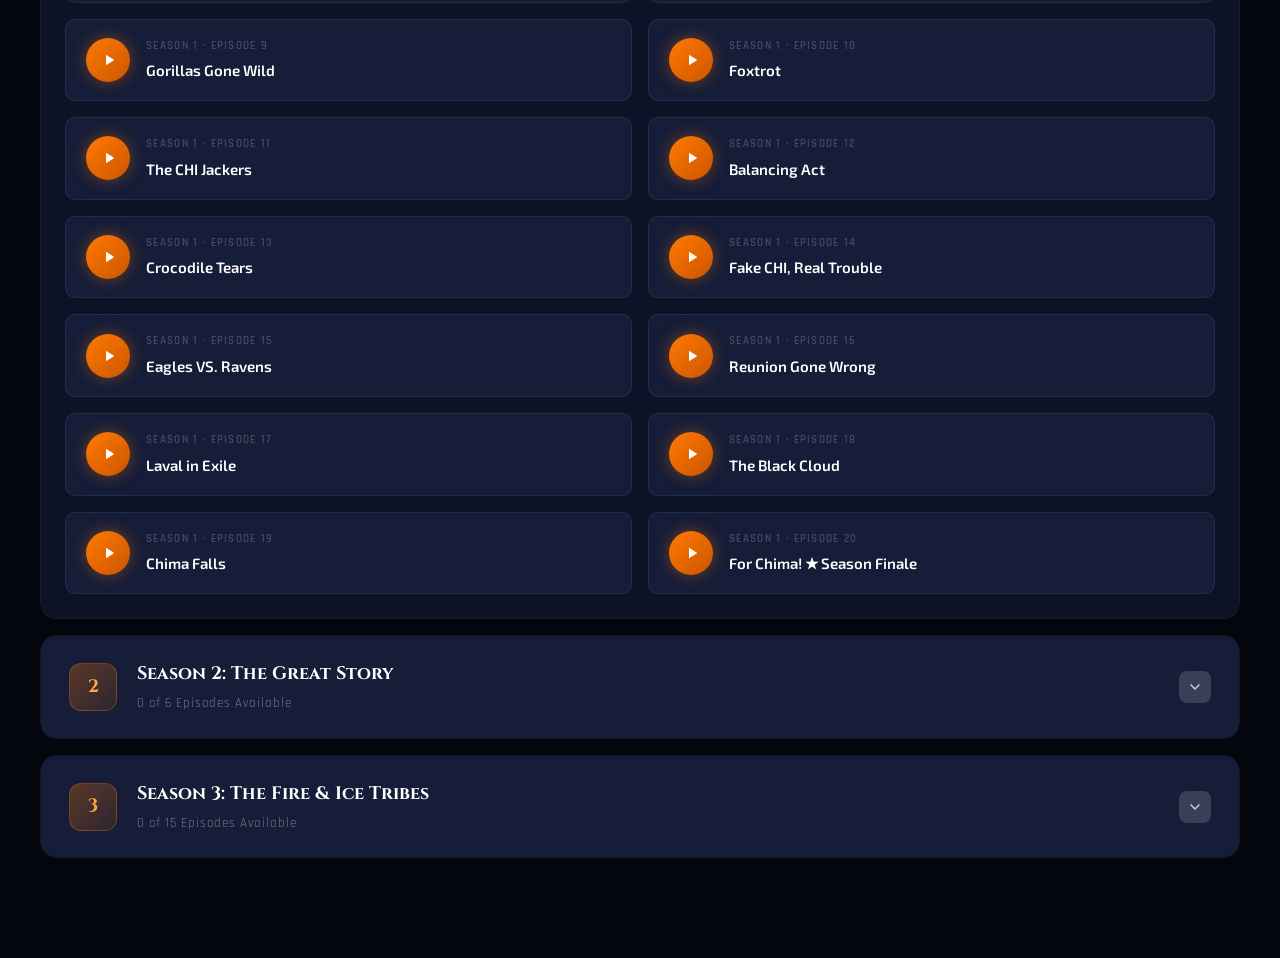
==== commit e31a50d2: "Add files via upload" ====
--- a/chima.html
+++ b/chima.html
@@ -175,24 +175,33 @@
         number: 2,
         title: "The Great Story",
         episodes: [
-          { ep: 1, title: "Fire Dreaming",              driveId: null },
-          { ep: 2, title: "The Legend of the Fire Chi", driveId: null },
-          { ep: 3, title: "The Phoenix Has Landed",     driveId: null },
-          { ep: 4, title: "A Spark of Hope",            driveId: null },
-          { ep: 5, title: "Wings of Fire",              driveId: null },
-          { ep: 6, title: "The Heart of Cavora",        driveId: null },
+          { ep: 1, title: "Into the Outlands",       driveId: null },
+          { ep: 2, title: "A Tangled Web",            driveId: null },
+          { ep: 3, title: "The Legend Thief",         driveId: null },
+          { ep: 4, title: "The Eagle and the Bear",   driveId: null },
+          { ep: 5, title: "Tooth or Consequences",    driveId: null },
+          { ep: 6, title: "This May Sting a Bit ★ Season Finale", driveId: null },
         ]
       },
       {
         number: 3,
         title: "The Fire & Ice Tribes",
         episodes: [
-          { ep: 1, title: "The Call of Cavora",         driveId: null },
-          { ep: 2, title: "Trial by Fire",              driveId: null },
-          { ep: 3, title: "A Spark of Hope",            driveId: null },
-          { ep: 4, title: "Wings of Fire",              driveId: null },
-          { ep: 5, title: "The Heart of Cavora",        driveId: null },
-          { ep: 6, title: "The Ultimate Challenge",     driveId: null },
+          { ep: 1,  title: "Fire Dreaming",           driveId: null },
+          { ep: 2,  title: "Attack of the Ice Clan",  driveId: null },
+          { ep: 3,  title: "The Call of Cavora",      driveId: null },
+          { ep: 4,  title: "Trial by Fire",           driveId: null },
+          { ep: 5,  title: "The Crescent",            driveId: null },
+          { ep: 6,  title: "Fired Up",                driveId: null },
+          { ep: 7,  title: "Cool and Collected",      driveId: null },
+          { ep: 8,  title: "The Snowball Effect",     driveId: null },
+          { ep: 9,  title: "The King Thing",          driveId: null },
+          { ep: 10, title: "A Very Slippery Slope",   driveId: null },
+          { ep: 11, title: "The Artifact",            driveId: null },
+          { ep: 12, title: "The Phoenix Has Landed",  driveId: null },
+          { ep: 13, title: "A Spark of Hope",         driveId: null },
+          { ep: 14, title: "Wings of Fire",           driveId: null },
+          { ep: 15, title: "The Heart of Cavora ★ Series Finale", driveId: null },
         ]
       }
     ];
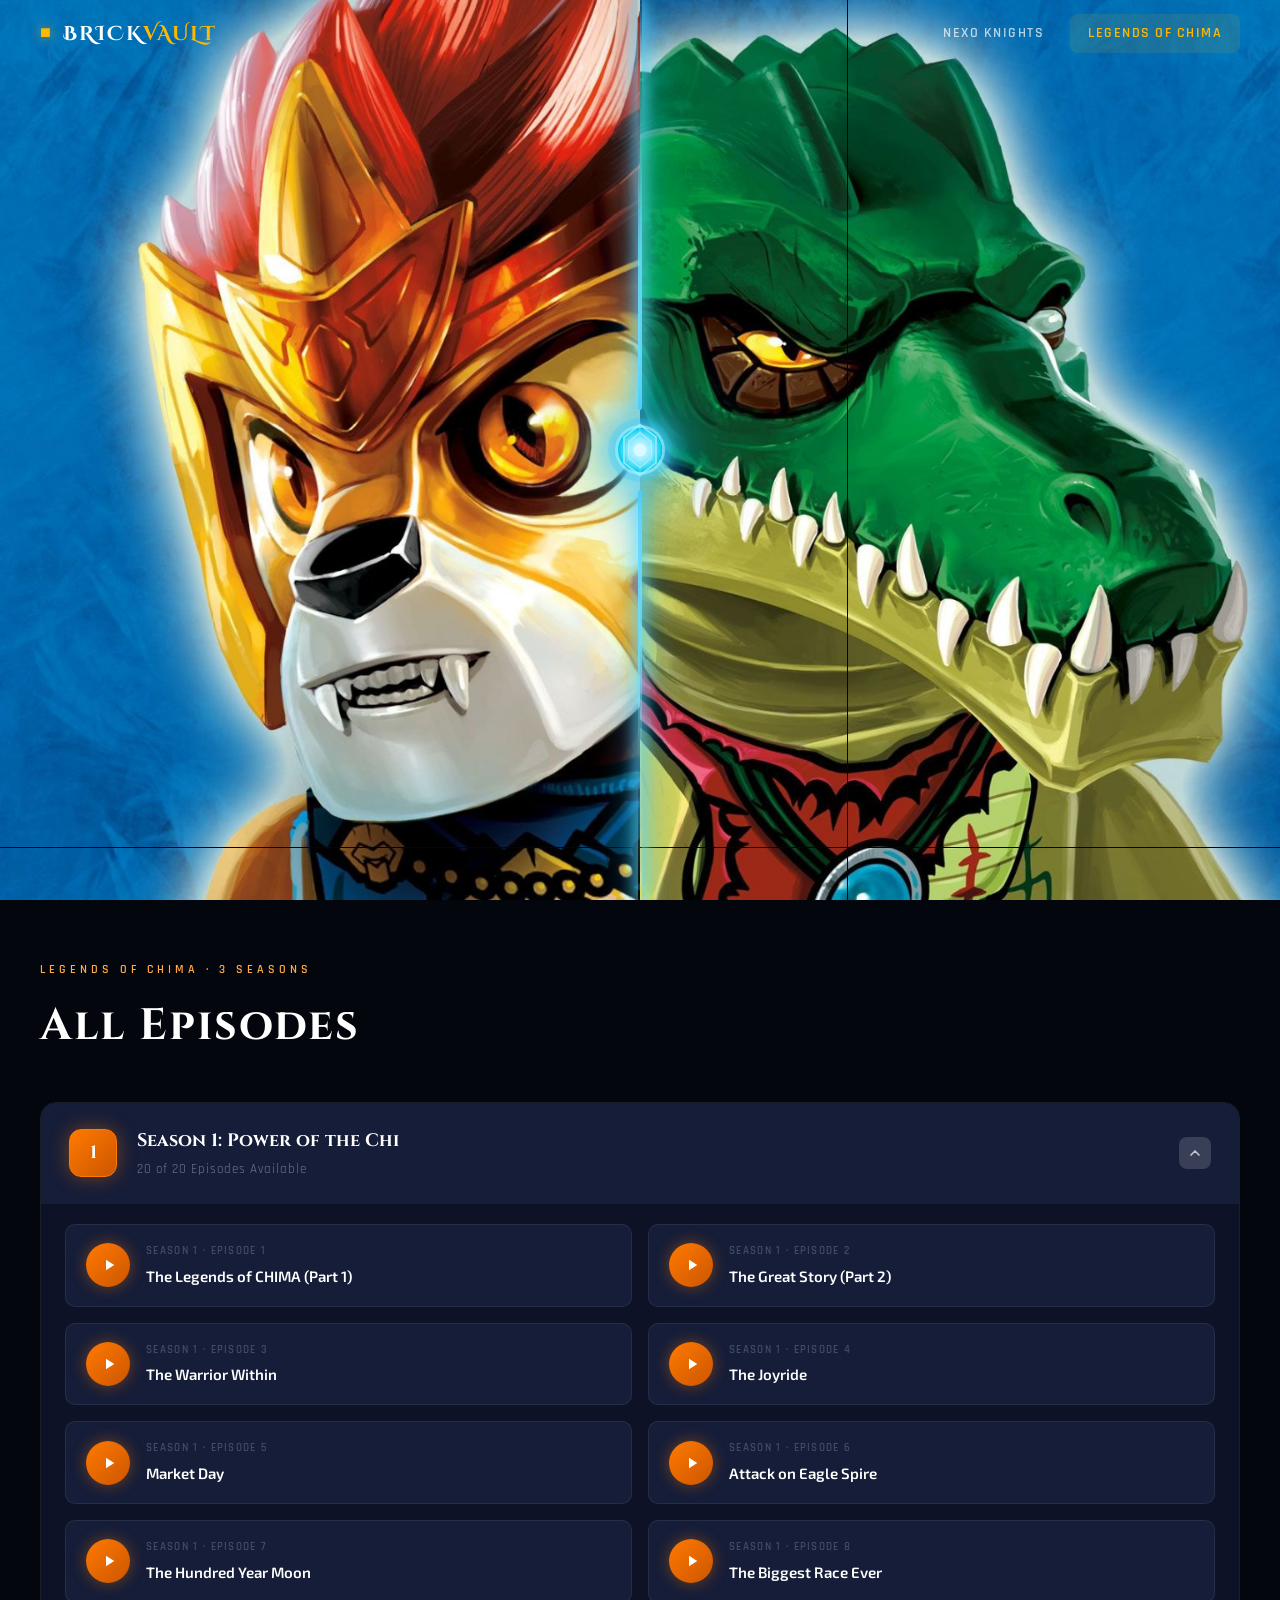
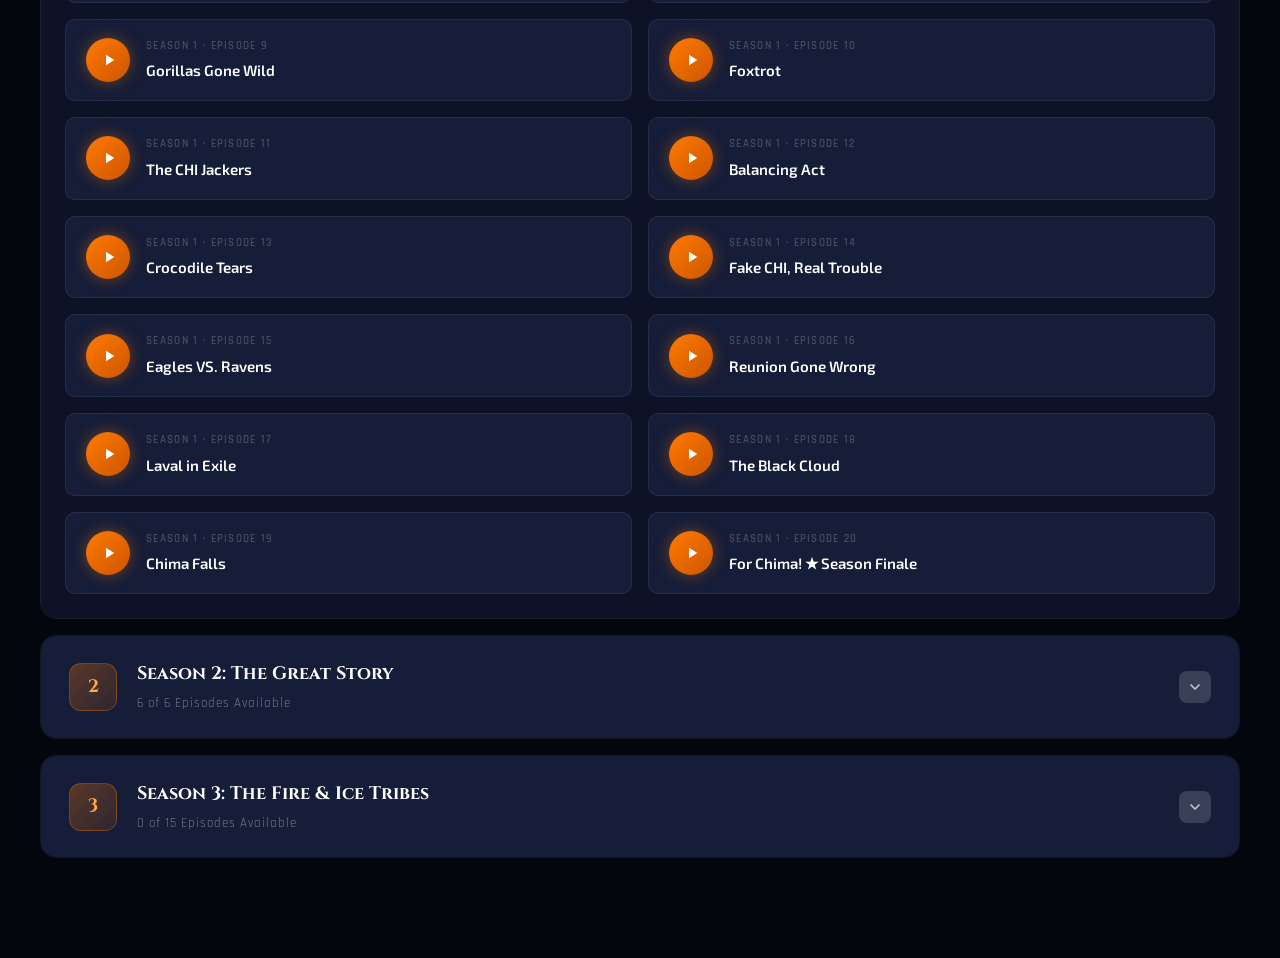
==== commit c52583e8: "Update chima.html" ====
--- a/chima.html
+++ b/chima.html
@@ -175,12 +175,12 @@
         number: 2,
         title: "The Great Story",
         episodes: [
-          { ep: 1, title: "Into the Outlands",       driveId: null },
-          { ep: 2, title: "A Tangled Web",            driveId: null },
-          { ep: 3, title: "The Legend Thief",         driveId: null },
-          { ep: 4, title: "The Eagle and the Bear",   driveId: null },
-          { ep: 5, title: "Tooth or Consequences",    driveId: null },
-          { ep: 6, title: "This May Sting a Bit ★ Season Finale", driveId: null },
+          { ep: 1, title: "Into the Outlands",       driveId: "1muHbHsG8qKzxizLPE6gDJWn3ObMVBoe7" },
+          { ep: 2, title: "A Tangled Web",            driveId: "1VBqhB90_qkoxVfu8kG-4xBKbMeZAh-2i" },
+          { ep: 3, title: "The Legend Thief",         driveId: "1hHwvYSbHNgUcJO5nu_kiD9LpJ102Gdx-" },
+          { ep: 4, title: "The Eagle and the Bear",   driveId: "1dyHxtHOpHwTLjsWbTSS9H3GEg1P0rIY-" },
+          { ep: 5, title: "Tooth or Consequences",    driveId: "1ikYCKs54PGO5g2DDrWMRNb-_pN58-JR-" },
+          { ep: 6, title: "This May Sting a Bit ★ Season Finale", driveId: "1u9p1V9JvuLNzdKvWsy259ttNrkzWVmrY" },
         ]
       },
       {
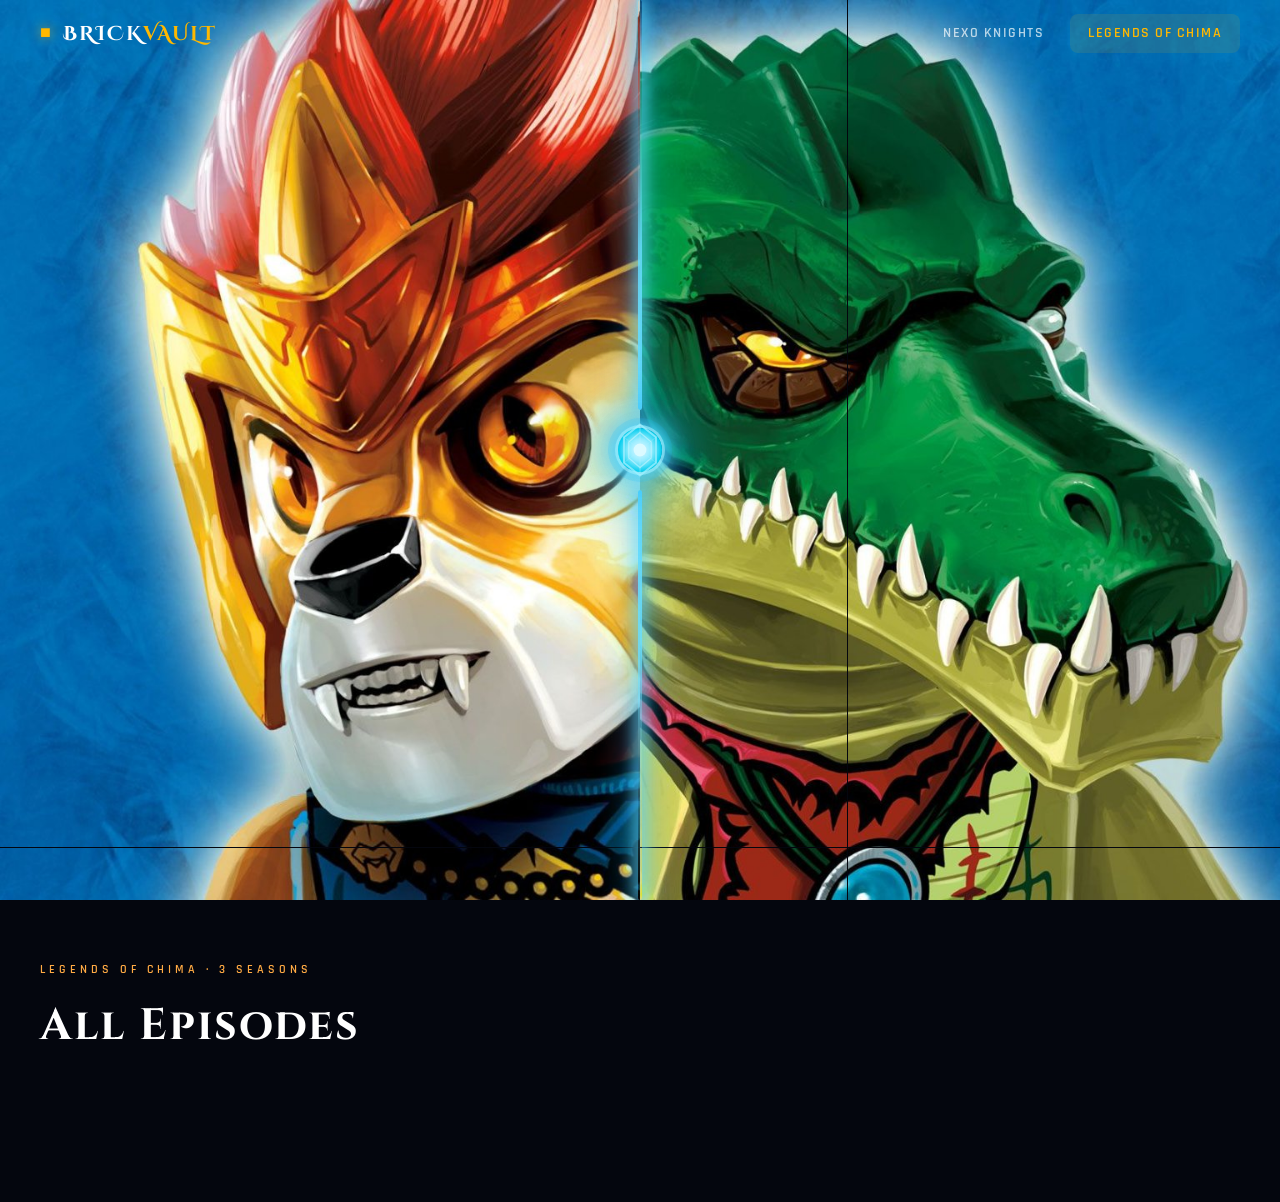
==== commit a50d4820: "Update chima.html" ====
--- a/chima.html
+++ b/chima.html
@@ -187,21 +187,21 @@
         number: 3,
         title: "The Fire & Ice Tribes",
         episodes: [
-          { ep: 1,  title: "Fire Dreaming",           driveId: null },
-          { ep: 2,  title: "Attack of the Ice Clan",  driveId: null },
-          { ep: 3,  title: "The Call of Cavora",      driveId: null },
-          { ep: 4,  title: "Trial by Fire",           driveId: null },
-          { ep: 5,  title: "The Crescent",            driveId: null },
-          { ep: 6,  title: "Fired Up",                driveId: null },
-          { ep: 7,  title: "Cool and Collected",      driveId: null },
-          { ep: 8,  title: "The Snowball Effect",     driveId: null },
-          { ep: 9,  title: "The King Thing",          driveId: null },
-          { ep: 10, title: "A Very Slippery Slope",   driveId: null },
-          { ep: 11, title: "The Artifact",            driveId: null },
-          { ep: 12, title: "The Phoenix Has Landed",  driveId: null },
-          { ep: 13, title: "A Spark of Hope",         driveId: null },
-          { ep: 14, title: "Wings of Fire",           driveId: null },
-          { ep: 15, title: "The Heart of Cavora ★ Series Finale", driveId: null },
+          { ep: 1,  title: "Fire Dreaming",           driveId: "1k5TBNT-W8fIrhejRskNsZfvoNdNchyhy" },
+          { ep: 2,  title: "Attack of the Ice Clan",  driveId: "1B4X3d5gbr9GmqijiA-LbUyAtm-HmzWWS" },
+          { ep: 3,  title: "The Call of Cavora",      driveId: "1hYcFsAEfyektv40ATltxTOG1q3Ncep4Y" },
+          { ep: 4,  title: "Trial by Fire",           driveId: "1hxZZ3arRRyQSNAYL-nOdLdnfK23uVfmy" },
+          { ep: 5,  title: "The Crescent",            driveId: "1MBIi9lNpx1jveLfsi8ZzFjaKrD0RM802" },
+          { ep: 6,  title: "Fired Up!",               driveId: "1DRWk0G4t9TpgiZzNCcIYNcJO097RvGM7" },
+          { ep: 7,  title: "Cool and Collected",      driveId: "1d2T6L6eM07FF0ipRKTt5C09HIf9OVx3A" },
+          { ep: 8, title: "The Snowball Effect",      driveId: "102fMm8OmEkRxPfQsscdSIp8cNuIROmuM" },
+          { ep: 9, title: "The King Thing",           driveId: "1hmBgkK4KuK4CNJ1JsWiZlKzHvyZVD5sD" },
+          { ep: 10, title: "A Very Slippery Slope",   driveId: "1JqAhJaxdQODzHlnevxL264QhEY6VEfwt" },
+          { ep: 11, title: "The Artifact",            driveId: "1prWCK1YGWViNJim04ul6IJCspRp1r9Mg" },
+          { ep: 12, title: "The Phoenix Has Landed",  driveId: "1YQMbZUIAmDlNQGScy-b9DMjfJMX7PqCz" },
+          { ep: 13, title: "A Spark of Hope",         driveId: "1mEYOgxTYewTpiVLiZtmWv7McwM3Mzw2M" },
+          { ep: 14, title: "Wings of Fire",           driveId: "1UJHbHIJGRuiaghSD0lBJM_zKRoJesTBP" },
+          { ep: 15, title: "The Heart of Cavora"      driveId: "1IxklmrBBNYbyvuY02ipziiy1VSkbw3ZG" }
         ]
       }
     ];
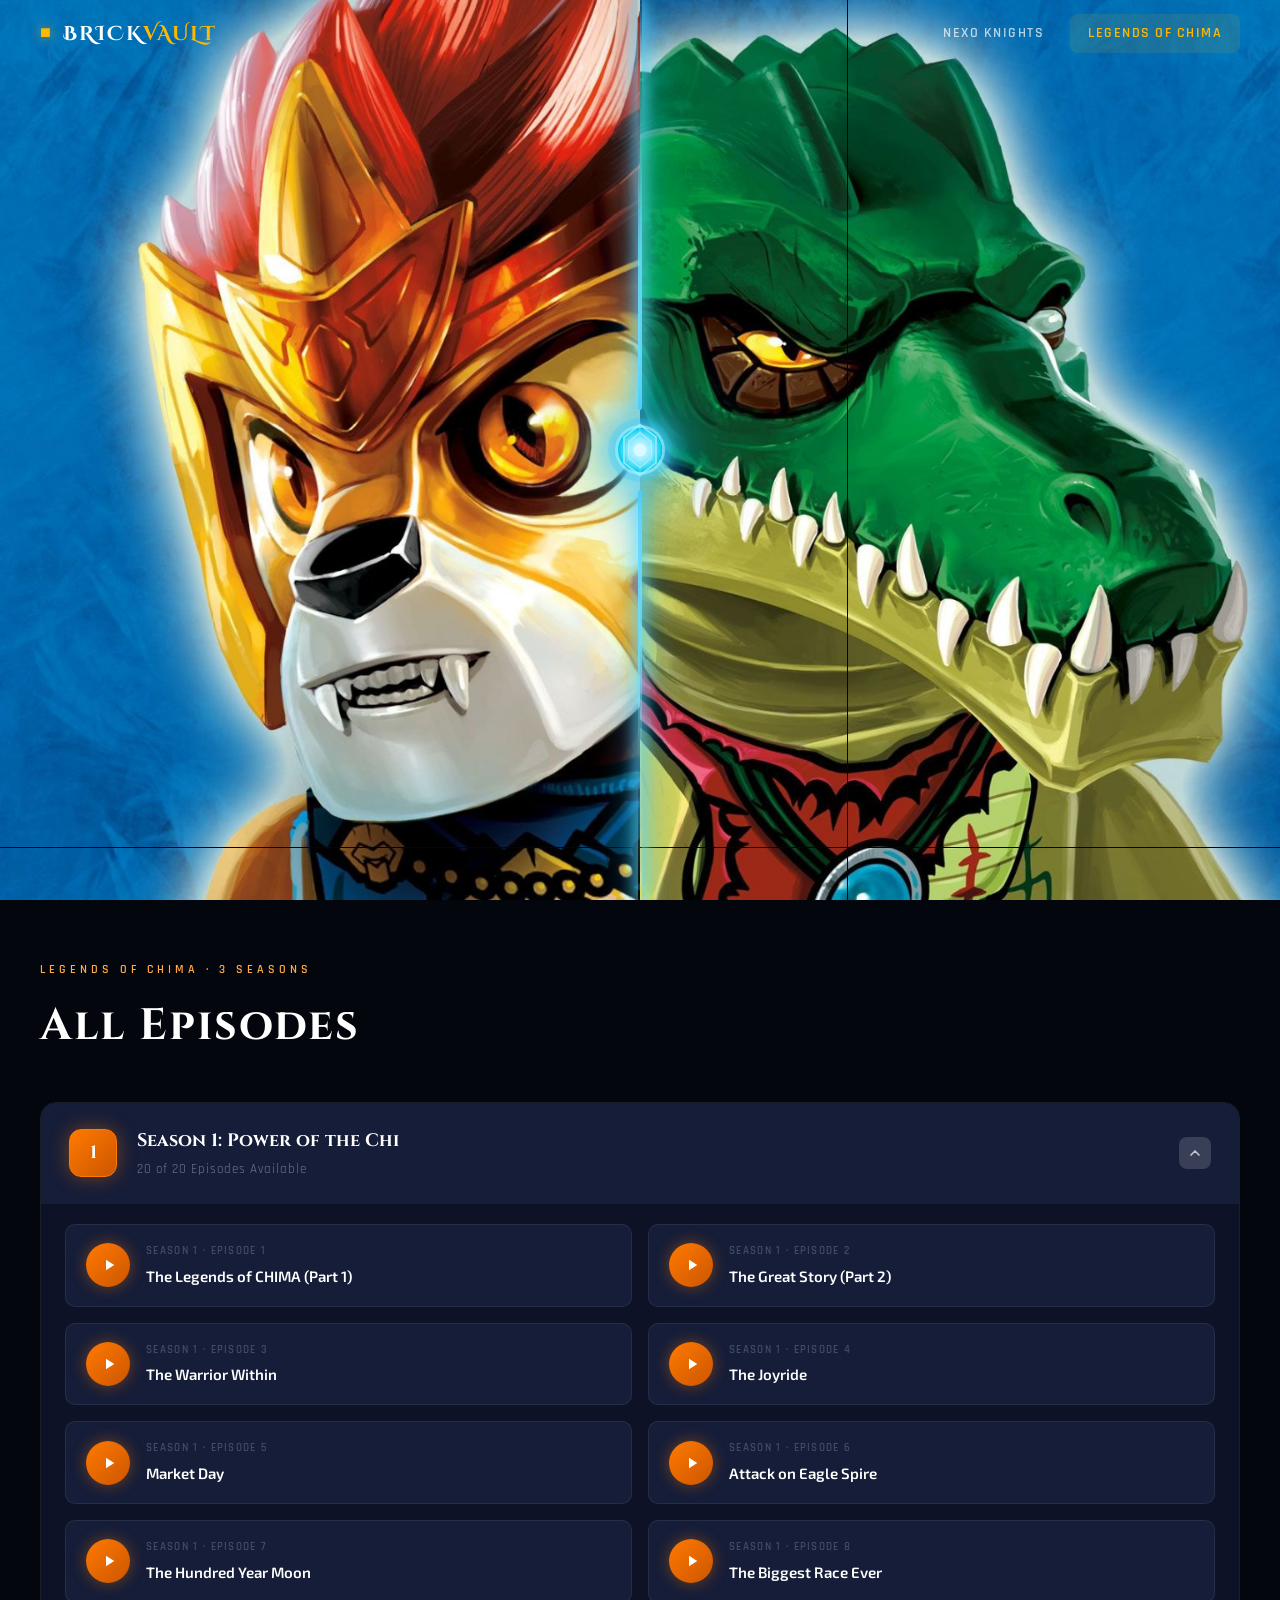
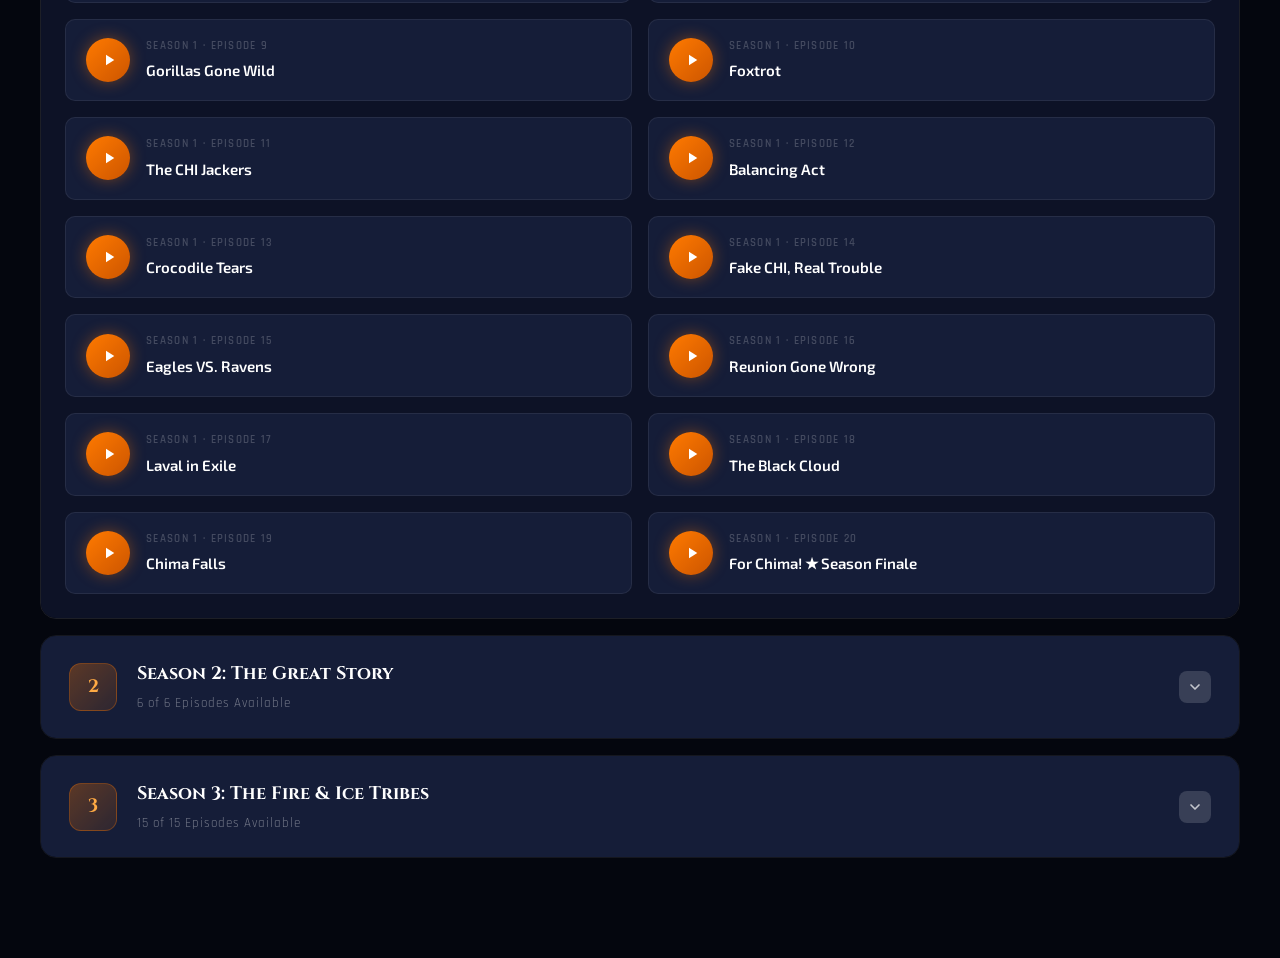
==== commit 681dd44c: "Update chima.html" ====
--- a/chima.html
+++ b/chima.html
@@ -168,18 +168,18 @@
           { ep: 17, title: "Laval in Exile",                driveId: "1cY2UT0DP3F0qUUqYJWwYVv_ZejGb3UF9" },
           { ep: 18, title: "The Black Cloud",               driveId: "1laGA1IwaGux9SWAr4npoSApw00i9HvHY" },
           { ep: 19, title: "Chima Falls",                   driveId: "1-IHPKUHnnXCHc7sJSSsgwF03LXuvEirJ" },
-          { ep: 20, title: "For Chima! ★ Season Finale", driveId: "1r79m4h-mOdsxtoeUvI8-nahUImuW_W0S" },
+          { ep: 20, title: "For Chima! ★ Season Finale",    driveId: "1r79m4h-mOdsxtoeUvI8-nahUImuW_W0S" },
         ]
       },
       {
         number: 2,
         title: "The Great Story",
         episodes: [
-          { ep: 1, title: "Into the Outlands",       driveId: "1muHbHsG8qKzxizLPE6gDJWn3ObMVBoe7" },
-          { ep: 2, title: "A Tangled Web",            driveId: "1VBqhB90_qkoxVfu8kG-4xBKbMeZAh-2i" },
-          { ep: 3, title: "The Legend Thief",         driveId: "1hHwvYSbHNgUcJO5nu_kiD9LpJ102Gdx-" },
-          { ep: 4, title: "The Eagle and the Bear",   driveId: "1dyHxtHOpHwTLjsWbTSS9H3GEg1P0rIY-" },
-          { ep: 5, title: "Tooth or Consequences",    driveId: "1ikYCKs54PGO5g2DDrWMRNb-_pN58-JR-" },
+          { ep: 1, title: "Into the Outlands",                    driveId: "1muHbHsG8qKzxizLPE6gDJWn3ObMVBoe7" },
+          { ep: 2, title: "A Tangled Web",                        driveId: "1VBqhB90_qkoxVfu8kG-4xBKbMeZAh-2i" },
+          { ep: 3, title: "The Legend Thief",                     driveId: "1hHwvYSbHNgUcJO5nu_kiD9LpJ102Gdx-" },
+          { ep: 4, title: "The Eagle and the Bear",               driveId: "1dyHxtHOpHwTLjsWbTSS9H3GEg1P0rIY-" },
+          { ep: 5, title: "Tooth or Consequences",                driveId: "1ikYCKs54PGO5g2DDrWMRNb-_pN58-JR-" },
           { ep: 6, title: "This May Sting a Bit ★ Season Finale", driveId: "1u9p1V9JvuLNzdKvWsy259ttNrkzWVmrY" },
         ]
       },
@@ -201,7 +201,7 @@
           { ep: 12, title: "The Phoenix Has Landed",  driveId: "1YQMbZUIAmDlNQGScy-b9DMjfJMX7PqCz" },
           { ep: 13, title: "A Spark of Hope",         driveId: "1mEYOgxTYewTpiVLiZtmWv7McwM3Mzw2M" },
           { ep: 14, title: "Wings of Fire",           driveId: "1UJHbHIJGRuiaghSD0lBJM_zKRoJesTBP" },
-          { ep: 15, title: "The Heart of Cavora"      driveId: "1IxklmrBBNYbyvuY02ipziiy1VSkbw3ZG" }
+          { ep: 15, title: "The Heart of Cavora",     driveId: "1IxklmrBBNYbyvuY02ipziiy1VSkbw3ZG" },
         ]
       }
     ];
